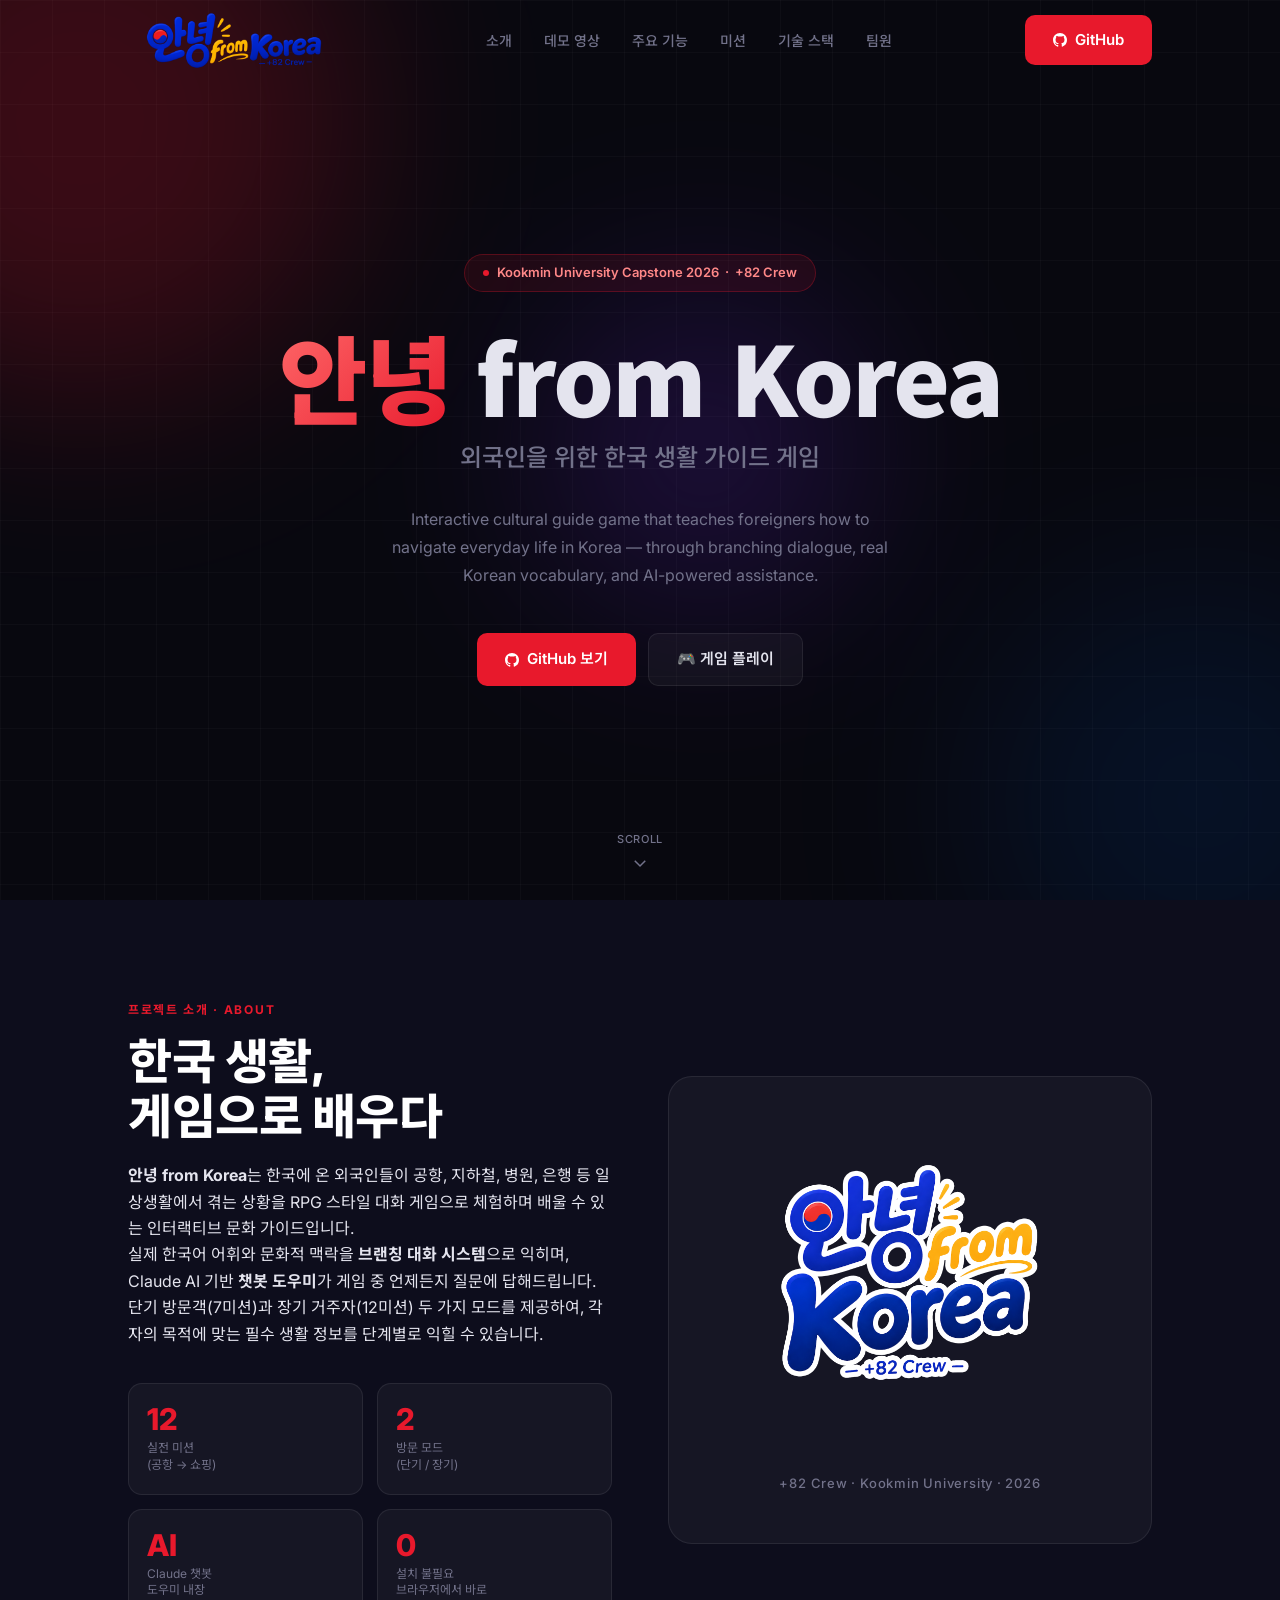
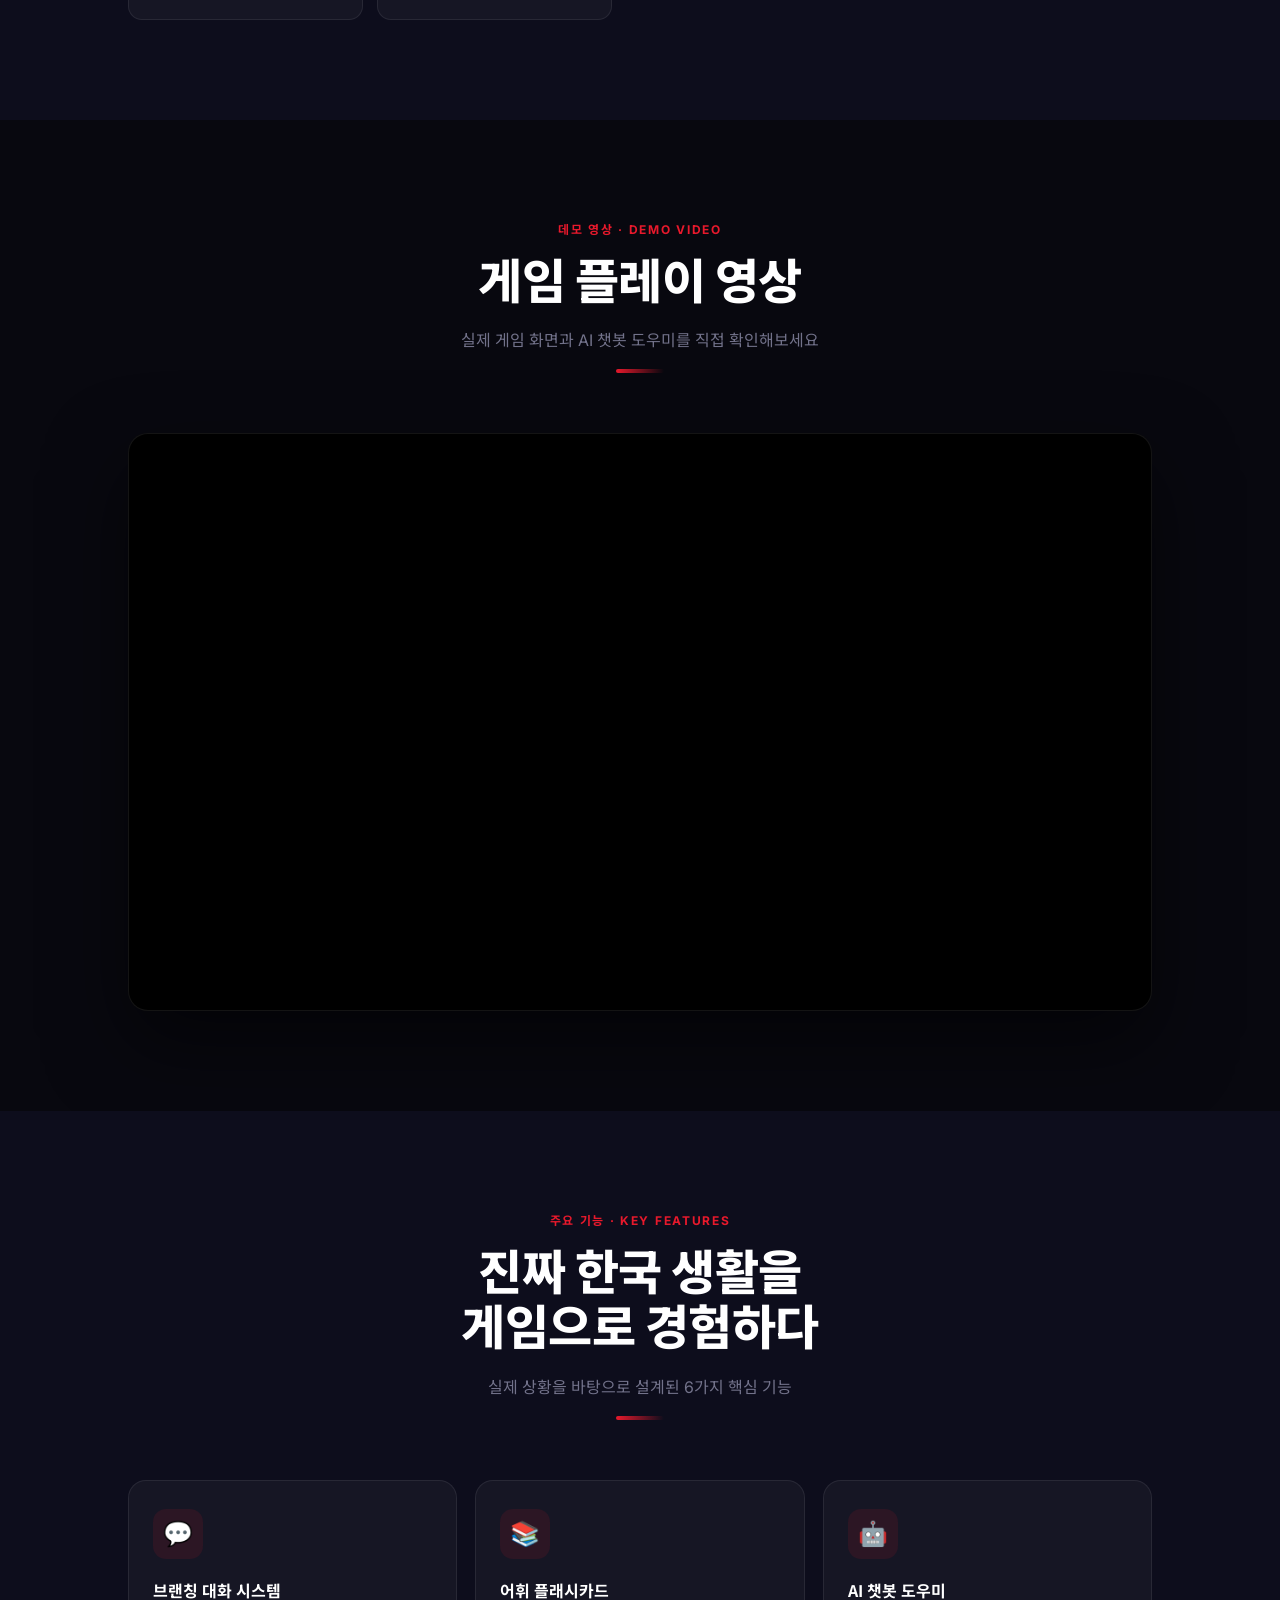
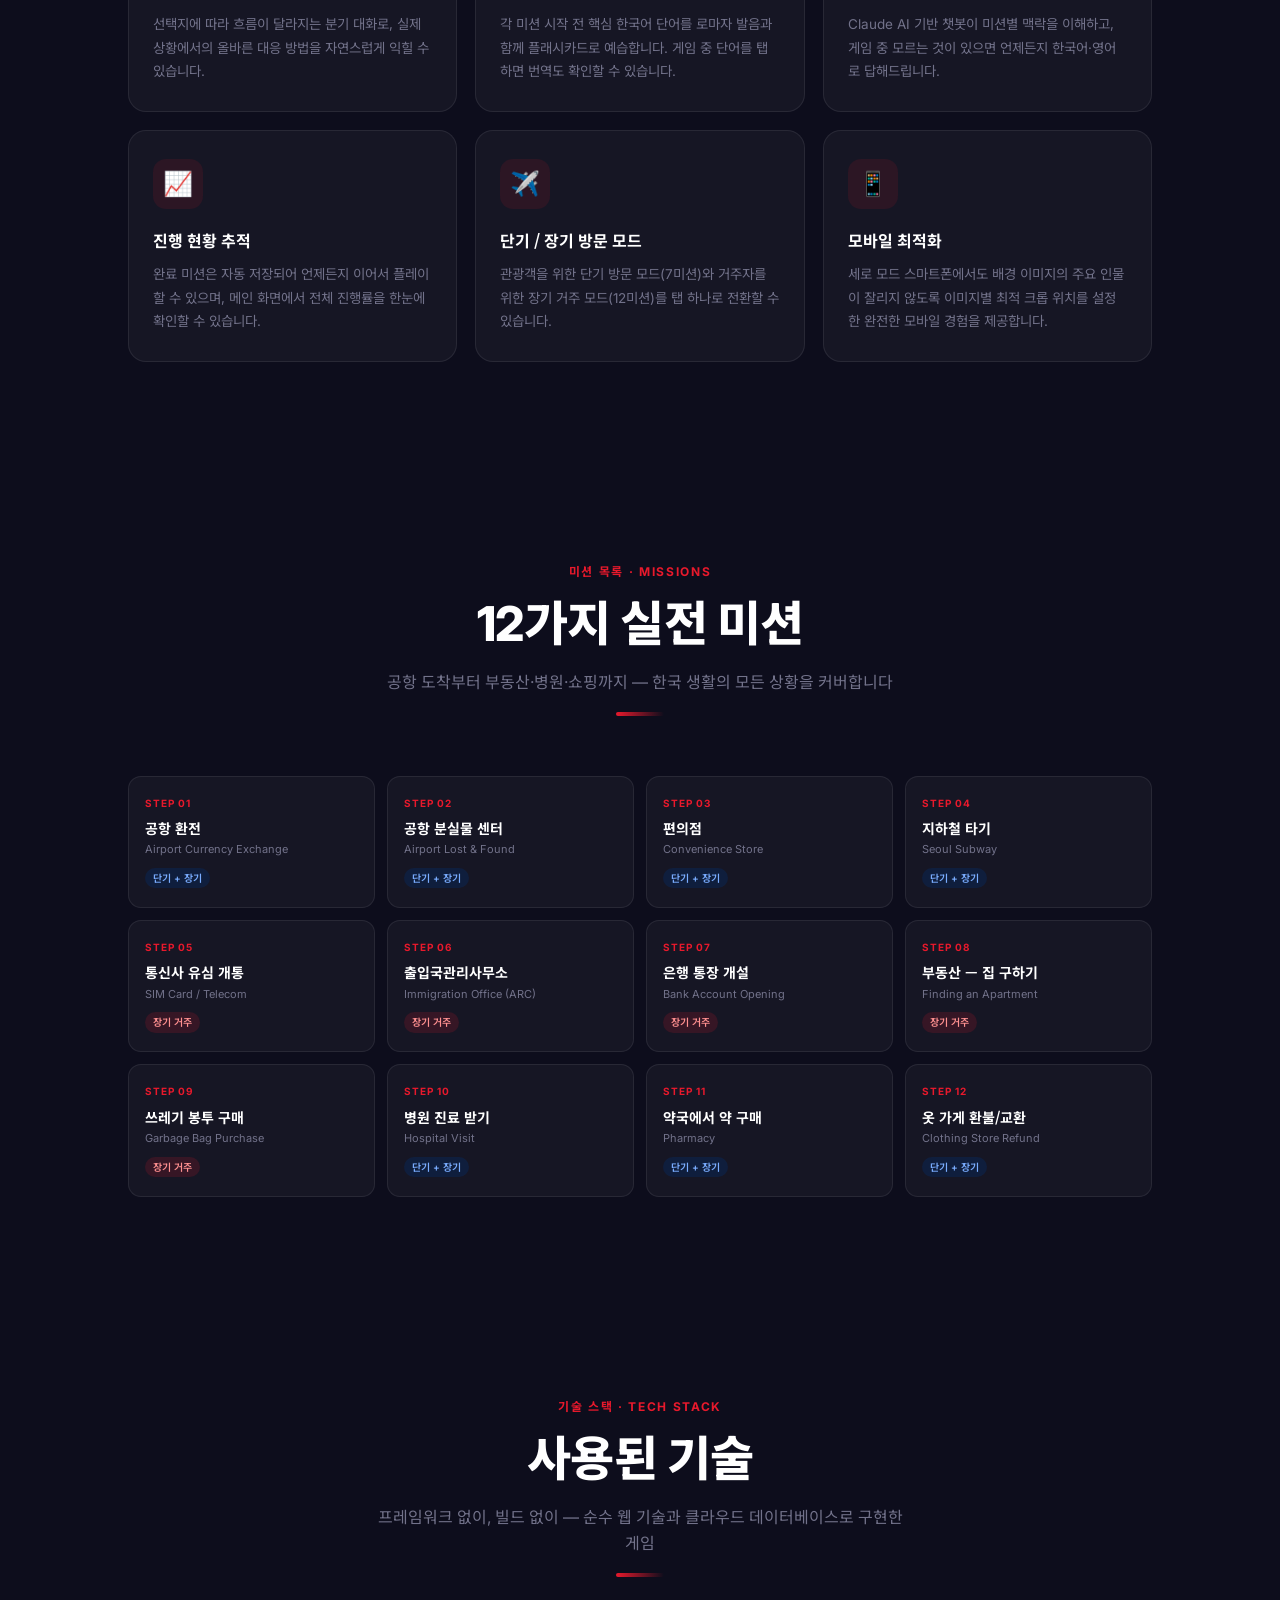
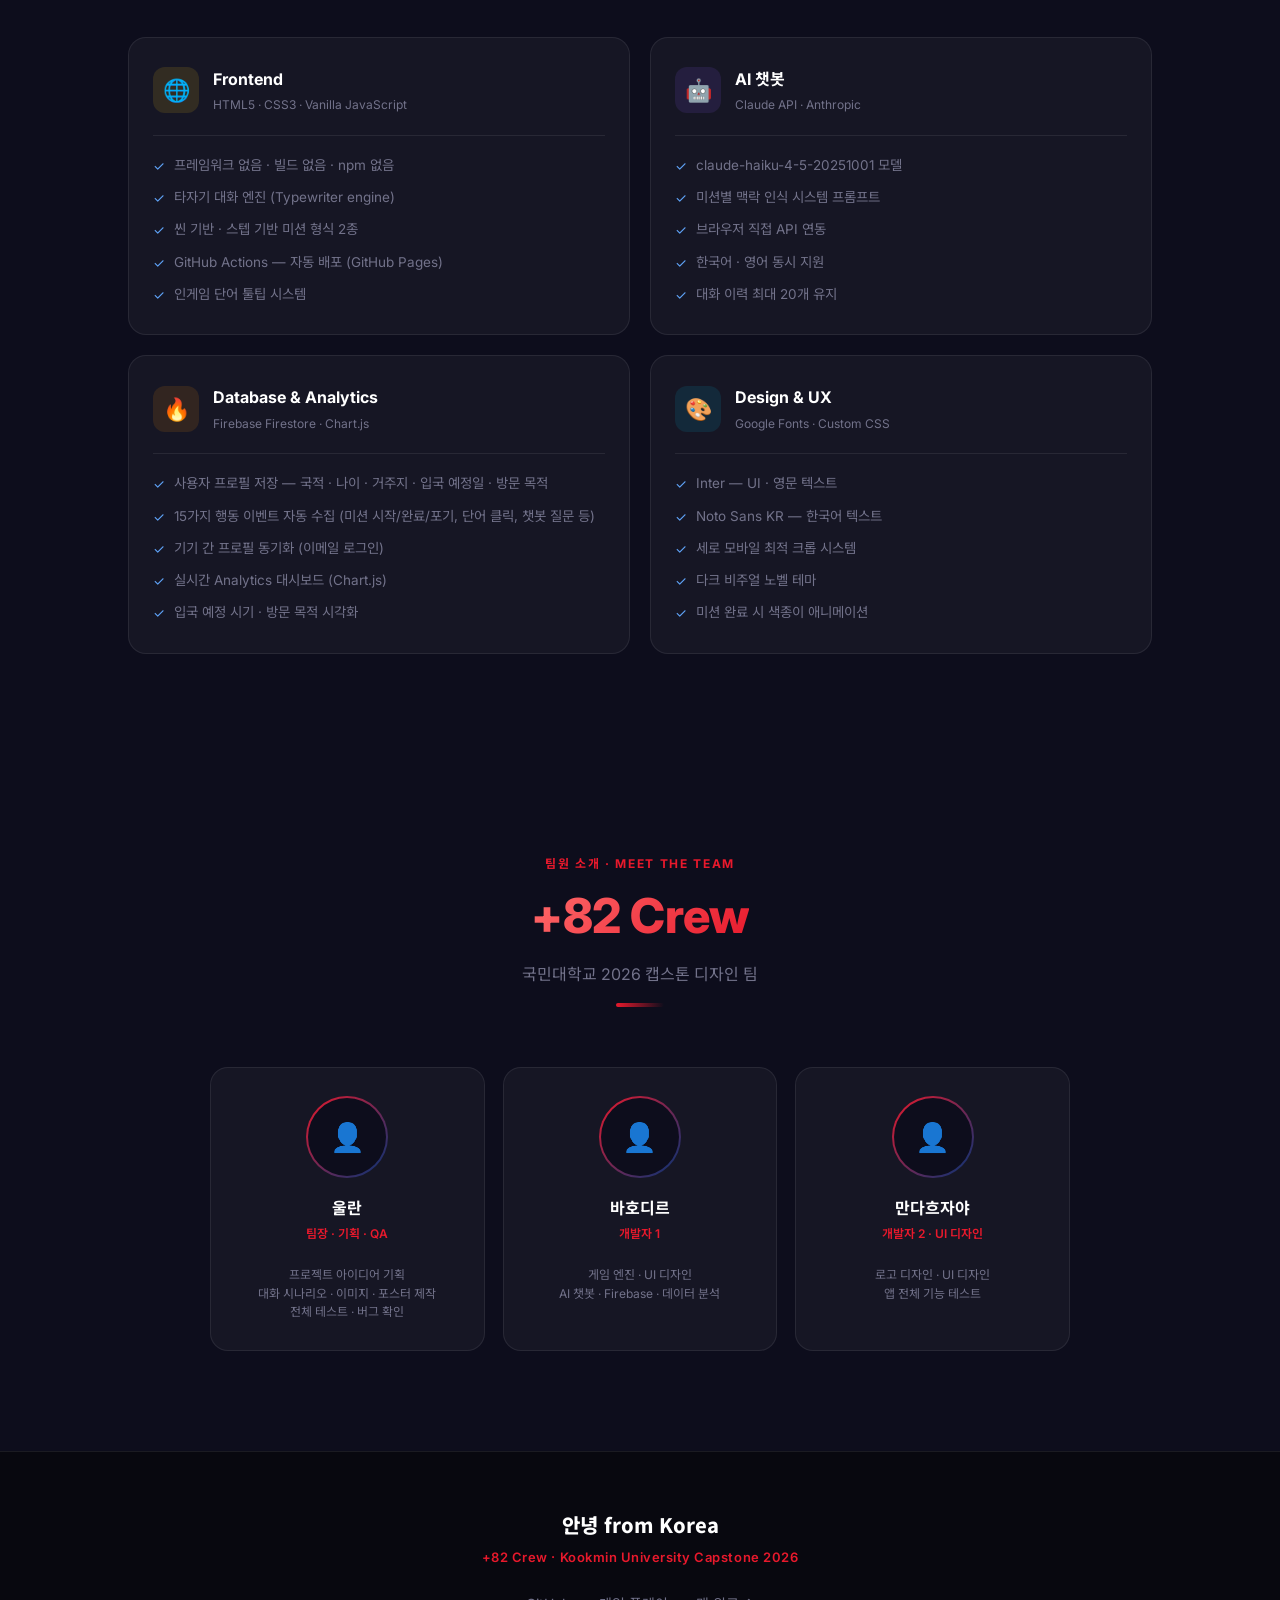
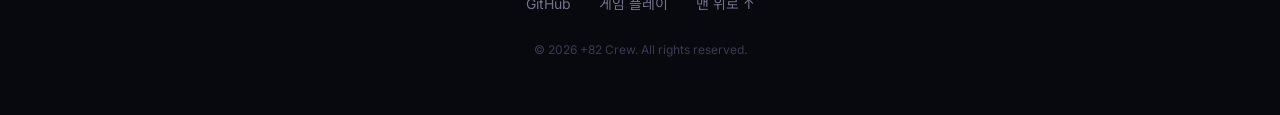
==== docs/index.html @ f688e190 "docs: switch back to YouTube iframe embed Co-Authored-By: Claude Sonnet 4.6 <noreply@anthropic.com>" ====
<!DOCTYPE html>
<html lang="ko">
<head>
<meta charset="UTF-8">
<meta name="viewport" content="width=device-width, initial-scale=1.0">
<meta name="description" content="안녕 from Korea — 외국인을 위한 한국 생활 가이드 게임 · Kookmin University Capstone 2026 · +82 Crew">
<title>안녕 from Korea · +82 Crew · Capstone 2026</title>
<link rel="icon" href="../logo/favicon.png" type="image/png">
<link rel="preconnect" href="https://fonts.googleapis.com">
<link href="https://fonts.googleapis.com/css2?family=Inter:wght@300;400;500;600;700;900&family=Noto+Sans+KR:wght@400;500;700;900&display=swap" rel="stylesheet">
<style>
/* ─── Reset & Root ─── */
*, *::before, *::after { box-sizing: border-box; margin: 0; padding: 0; }
:root {
  --red:    #E8192C;
  --blue:   #003478;
  --dark:   #08080F;
  --dark2:  #0D0D1C;
  --card:   rgba(255,255,255,0.04);
  --border: rgba(255,255,255,0.08);
  --text:   #E4E4EE;
  --muted:  #72728A;
}
html { scroll-behavior: smooth; }
body {
  font-family: 'Inter', 'Noto Sans KR', sans-serif;
  background: var(--dark);
  color: var(--text);
  min-height: 100vh;
  line-height: 1.65;
  overflow-x: hidden;
}

/* ─── Utility ─── */
.container { max-width: 1080px; margin: 0 auto; padding: 0 28px; }
.section { padding: 100px 0; position: relative; }
.section-eyebrow {
  font-size: 12px; font-weight: 700; letter-spacing: 0.14em;
  text-transform: uppercase; color: var(--red); margin-bottom: 14px;
}
.section-title {
  font-size: clamp(30px, 4.5vw, 48px); font-weight: 800;
  color: #fff; line-height: 1.15; margin-bottom: 18px;
  letter-spacing: -0.5px;
}
.section-sub { font-size: 16px; color: var(--muted); max-width: 540px; margin: 0 auto; }
.section-center { text-align: center; margin-bottom: 60px; }
.gradient-red {
  background: linear-gradient(135deg, #FF6B6B, var(--red));
  -webkit-background-clip: text; -webkit-text-fill-color: transparent;
  background-clip: text;
}

/* ─── Divider line ─── */
.section-line {
  width: 48px; height: 4px; border-radius: 2px;
  background: linear-gradient(90deg, var(--red), rgba(232,25,44,0));
  margin: 16px auto 0;
}

/* ─── Nav ─── */
header {
  position: fixed; top: 0; left: 0; right: 0; z-index: 100;
  transition: background 0.3s, box-shadow 0.3s;
}
header.scrolled {
  background: rgba(8,8,15,0.88);
  backdrop-filter: blur(24px) saturate(180%);
  -webkit-backdrop-filter: blur(24px) saturate(180%);
  box-shadow: 0 1px 0 var(--border);
}
nav {
  display: flex; align-items: center; justify-content: space-between;
  padding: 20px 28px; max-width: 1080px; margin: 0 auto;
}
.nav-logo { display: flex; align-items: center; gap: 10px; text-decoration: none; }
.nav-links { display: none; gap: 32px; list-style: none; }
@media (min-width: 768px) { .nav-links { display: flex; } }
.nav-links a {
  color: var(--muted); text-decoration: none; font-size: 14px; font-weight: 500;
  transition: color 0.2s;
}
.nav-links a:hover { color: #fff; }
.nav-cta {
  background: var(--red); color: #fff; border: none; border-radius: 9px;
  padding: 8px 18px; font-size: 13px; font-weight: 700; cursor: pointer;
  text-decoration: none; transition: opacity 0.2s, transform 0.2s;
  display: inline-flex; align-items: center; gap: 6px;
}
.nav-cta:hover { opacity: 0.88; transform: translateY(-1px); }

/* ─── Hero ─── */
#hero {
  min-height: 100vh;
  display: flex; align-items: center; justify-content: center;
  text-align: center; position: relative; overflow: hidden;
  padding: 100px 0 60px;
}
.hero-canvas {
  position: absolute; inset: 0; pointer-events: none; overflow: hidden;
}
.hero-grid {
  position: absolute; inset: 0;
  background-image:
    linear-gradient(rgba(255,255,255,0.025) 1px, transparent 1px),
    linear-gradient(90deg, rgba(255,255,255,0.025) 1px, transparent 1px);
  background-size: 52px 52px;
}
.blob {
  position: absolute; border-radius: 50%; filter: blur(100px); opacity: 0.22;
}
.blob-1 { width: 560px; height: 560px; background: var(--red);    top: -160px; left: -200px; animation: drift 9s ease-in-out infinite; }
.blob-2 { width: 440px; height: 440px; background: var(--blue);   bottom: -120px; right: -140px; animation: drift 11s ease-in-out infinite reverse; }
.blob-3 { width: 320px; height: 320px; background: #6D28D9; top: 50%; left: 55%; transform: translate(-50%,-50%); animation: drift 14s ease-in-out infinite 3s; }
@keyframes drift {
  0%,100% { transform: translate(0,0) scale(1); }
  33%      { transform: translate(30px,-20px) scale(1.05); }
  66%      { transform: translate(-20px,30px) scale(0.95); }
}
.hero-inner { position: relative; z-index: 1; }
.hero-badge {
  display: inline-flex; align-items: center; gap: 8px;
  background: rgba(232,25,44,0.10); border: 1px solid rgba(232,25,44,0.28);
  border-radius: 100px; padding: 7px 18px; font-size: 13px; font-weight: 600;
  color: #FF8888; margin-bottom: 36px;
  animation: fadeUp 0.7s ease both;
}
.badge-dot {
  width: 6px; height: 6px; background: var(--red); border-radius: 50%;
  animation: blink 2s ease-in-out infinite;
}
@keyframes blink {
  0%,100% { opacity: 1; transform: scale(1); }
  50%      { opacity: 0.4; transform: scale(0.75); }
}
.hero-title {
  font-size: clamp(54px, 10vw, 96px); font-weight: 900; line-height: 1;
  font-family: 'Noto Sans KR', 'Inter', sans-serif;
  letter-spacing: -2px; margin-bottom: 14px;
  animation: fadeUp 0.7s ease 0.1s both;
}
.hero-sub {
  font-size: clamp(17px, 2.5vw, 24px); font-weight: 500;
  color: var(--muted); margin-bottom: 28px;
  animation: fadeUp 0.7s ease 0.2s both;
}
.hero-desc {
  font-size: 16px; color: var(--muted); max-width: 500px;
  margin: 0 auto 44px; line-height: 1.75;
  animation: fadeUp 0.7s ease 0.3s both;
}
.hero-btns {
  display: flex; gap: 12px; justify-content: center; flex-wrap: wrap;
  animation: fadeUp 0.7s ease 0.4s both;
}
.btn {
  display: inline-flex; align-items: center; gap: 8px;
  padding: 13px 28px; border-radius: 10px; font-size: 15px; font-weight: 600;
  text-decoration: none; cursor: pointer; border: none; transition: all 0.2s;
}
.btn-red {
  background: var(--red); color: #fff;
}
.btn-red:hover { opacity: 0.88; transform: translateY(-2px); box-shadow: 0 10px 28px rgba(232,25,44,0.35); }
.btn-ghost {
  background: var(--card); color: var(--text);
  border: 1px solid var(--border); backdrop-filter: blur(10px);
}
.btn-ghost:hover { background: rgba(255,255,255,0.09); transform: translateY(-2px); }
.hero-scroll {
  position: absolute; bottom: 28px; left: 50%; transform: translateX(-50%);
  display: flex; flex-direction: column; align-items: center; gap: 6px;
  color: var(--muted); font-size: 11px; text-decoration: none; font-weight: 500;
  letter-spacing: 0.06em; text-transform: uppercase;
  animation: nudge 2s ease-in-out infinite;
}
@keyframes nudge {
  0%,100% { transform: translateX(-50%) translateY(0); }
  50%      { transform: translateX(-50%) translateY(-7px); }
}
@keyframes fadeUp {
  from { opacity: 0; transform: translateY(22px); }
  to   { opacity: 1; transform: translateY(0); }
}

/* ─── About ─── */
#about { background: var(--dark2); }
.about-grid { display: grid; grid-template-columns: 1fr 1fr; gap: 56px; align-items: center; }
@media (max-width: 768px) { .about-grid { grid-template-columns: 1fr; } }
.about-text p { color: var(--muted); line-height: 1.85; margin-bottom: 18px; font-size: 15px; }
.about-text p strong { color: var(--text); font-weight: 600; }
.stats-row { display: grid; grid-template-columns: 1fr 1fr; gap: 14px; margin-top: 36px; }
.stat-box {
  background: var(--card); border: 1px solid var(--border);
  border-radius: 14px; padding: 20px 18px;
}
.stat-num { font-size: 30px; font-weight: 800; color: var(--red); line-height: 1; }
.stat-label { font-size: 12px; color: var(--muted); margin-top: 6px; line-height: 1.4; }
.about-visual {
  background: var(--card); border: 1px solid var(--border);
  border-radius: 24px; padding: 48px 32px;
  display: flex; flex-direction: column; align-items: center;
  justify-content: center; gap: 8px; text-align: center;
}
@media (max-width: 768px) { .about-visual { display: none; } }
.visual-kr {
  font-size: 72px; font-weight: 900; line-height: 1;
  font-family: 'Noto Sans KR', sans-serif;
}
.visual-from { font-size: 28px; font-weight: 700; color: var(--muted); font-family: 'Inter', sans-serif; }
.visual-en { font-size: 36px; font-weight: 900; color: #fff; font-family: 'Inter', sans-serif; letter-spacing: -1px; }
.visual-team { font-size: 13px; color: var(--muted); margin-top: 20px; font-weight: 500; letter-spacing: 0.06em; }

/* ─── Features ─── */
.features-grid {
  display: grid; grid-template-columns: repeat(3, 1fr); gap: 18px;
}
@media (max-width: 900px) { .features-grid { grid-template-columns: repeat(2, 1fr); } }
@media (max-width: 560px) { .features-grid { grid-template-columns: 1fr; } }
.feat-card {
  background: var(--card); border: 1px solid var(--border);
  border-radius: 18px; padding: 28px 24px;
  transition: all 0.3s ease; position: relative; overflow: hidden;
}
.feat-card::after {
  content: ''; position: absolute; top: 0; left: 0; right: 0; height: 2px;
  background: linear-gradient(90deg, var(--red), transparent);
  transform: scaleX(0); transform-origin: left; transition: transform 0.4s ease;
}
.feat-card:hover { border-color: rgba(232,25,44,0.28); transform: translateY(-5px); box-shadow: 0 20px 40px rgba(0,0,0,0.3); }
.feat-card:hover::after { transform: scaleX(1); }
.feat-icon {
  width: 50px; height: 50px; border-radius: 13px;
  background: rgba(232,25,44,0.10); color: #FF8888;
  display: flex; align-items: center; justify-content: center;
  font-size: 24px; margin-bottom: 18px;
}
.feat-title { font-size: 16px; font-weight: 700; color: #fff; margin-bottom: 10px; font-family: 'Noto Sans KR', sans-serif; }
.feat-desc { font-size: 13.5px; color: var(--muted); line-height: 1.72; }

/* ─── Missions ─── */
#missions { background: var(--dark2); }
.missions-grid {
  display: grid; grid-template-columns: repeat(4, 1fr); gap: 12px;
}
@media (max-width: 900px) { .missions-grid { grid-template-columns: repeat(3, 1fr); } }
@media (max-width: 640px) { .missions-grid { grid-template-columns: repeat(2, 1fr); } }
.mission-tile {
  background: var(--card); border: 1px solid var(--border);
  border-radius: 13px; padding: 18px 16px;
  transition: all 0.25s;
}
.mission-tile:hover { border-color: rgba(232,25,44,0.3); background: rgba(232,25,44,0.05); transform: translateY(-3px); }
.m-step {
  font-size: 10px; font-weight: 700; letter-spacing: 0.1em;
  text-transform: uppercase; color: var(--red); margin-bottom: 8px;
}
.m-kr { font-size: 14px; font-weight: 700; color: #fff; font-family: 'Noto Sans KR', sans-serif; line-height: 1.3; }
.m-en { font-size: 11px; color: var(--muted); margin-top: 5px; line-height: 1.4; }
.m-badge {
  display: inline-block; font-size: 10px; font-weight: 600;
  padding: 2px 8px; border-radius: 100px; margin-top: 10px;
}
.m-both { background: rgba(0,52,120,0.3); color: #7AADFF; }
.m-long { background: rgba(232,25,44,0.15); color: #FF9090; }

/* ─── Tech Stack ─── */
.tech-grid { display: grid; grid-template-columns: repeat(2, 1fr); gap: 20px; }
@media (max-width: 768px) { .tech-grid { grid-template-columns: 1fr; } }
.tech-card {
  background: var(--card); border: 1px solid var(--border);
  border-radius: 18px; padding: 28px 24px; transition: all 0.3s;
}
.tech-card:hover { border-color: rgba(74,158,255,0.28); transform: translateY(-5px); }
.tech-header { display: flex; align-items: center; gap: 14px; margin-bottom: 20px; }
.tech-icon-box {
  width: 46px; height: 46px; border-radius: 12px;
  display: flex; align-items: center; justify-content: center; font-size: 22px;
  flex-shrink: 0;
}
.ti-front { background: rgba(250,204,21,0.12); }
.ti-ai    { background: rgba(139,92,246,0.12); }
.ti-ui    { background: rgba(6,182,212,0.12); }
.ti-db    { background: rgba(255,149,0,0.12); }
.tech-name  { font-size: 16px; font-weight: 700; color: #fff; }
.tech-sub   { font-size: 12px; color: var(--muted); margin-top: 3px; }
.tech-hr    { height: 1px; background: var(--border); margin: 4px 0 18px; }
.tech-list  { list-style: none; display: flex; flex-direction: column; gap: 9px; }
.tech-list li { display: flex; align-items: flex-start; gap: 9px; font-size: 13.5px; color: var(--muted); }
.tech-check { color: #60A5FA; flex-shrink: 0; margin-top: 1px; }

/* ─── Team ─── */
#team { background: var(--dark2); }
.team-grid {
  display: grid; grid-template-columns: repeat(3, 1fr); gap: 18px;
  max-width: 860px; margin: 0 auto;
}
@media (max-width: 700px) { .team-grid { grid-template-columns: 1fr; } }
.team-card {
  background: var(--card); border: 1px solid var(--border);
  border-radius: 18px; padding: 28px 20px;
  display: flex; flex-direction: column; align-items: center; text-align: center;
  transition: all 0.3s; position: relative; overflow: hidden;
}
.team-card:hover { border-color: rgba(232,25,44,0.28); transform: translateY(-5px); box-shadow: 0 20px 40px rgba(0,0,0,0.3); }
.team-card::before {
  content: ''; position: absolute; top: 0; left: 0; right: 0; height: 3px;
  background: linear-gradient(90deg, var(--red), var(--blue));
  transform: scaleX(0); transform-origin: left; transition: transform 0.4s;
}
.team-card:hover::before { transform: scaleX(1); }
.avatar-ring {
  width: 82px; height: 82px; border-radius: 50%;
  padding: 2px; margin-bottom: 16px;
  background: linear-gradient(135deg, var(--red), var(--blue));
}
.avatar-inner {
  width: 100%; height: 100%; border-radius: 50%;
  overflow: hidden; background: var(--dark2);
  display: flex; align-items: center; justify-content: center;
  font-size: 28px;
}
.avatar-inner img { width: 100%; height: 100%; object-fit: cover; }
.team-name  { font-size: 16px; font-weight: 700; color: #fff; margin-bottom: 4px; font-family: 'Noto Sans KR', sans-serif; }
.team-role  { font-size: 12px; color: var(--red); font-weight: 600; margin-bottom: 12px; }
.team-gh {
  font-size: 12px; color: var(--muted); text-decoration: none;
  display: inline-flex; align-items: center; gap: 4px; transition: color 0.2s;
}
.team-gh:hover { color: #fff; }
.team-desc { font-size: 12px; color: var(--muted); margin-top: 10px; line-height: 1.55; }
.team-note { text-align: center; margin-top: 20px; font-size: 12px; color: var(--muted); }

/* ─── Footer ─── */
footer {
  background: var(--dark); border-top: 1px solid var(--border);
  padding: 56px 28px; text-align: center;
}
.footer-logo { font-size: 20px; font-weight: 800; color: #fff; font-family: 'Noto Sans KR', sans-serif; margin-bottom: 6px; }
.footer-team { font-size: 13px; color: var(--red); font-weight: 600; margin-bottom: 24px; letter-spacing: 0.04em; }
.footer-links { display: flex; gap: 28px; justify-content: center; margin-bottom: 24px; flex-wrap: wrap; }
.footer-links a { color: var(--muted); text-decoration: none; font-size: 14px; transition: color 0.2s; }
.footer-links a:hover { color: #fff; }
.footer-copy { font-size: 12px; color: #3A3A52; }

/* ─── Scroll animations ─── */
.fade-up { opacity: 0; transform: translateY(28px); transition: opacity 0.55s ease, transform 0.55s ease; }
.fade-up.show { opacity: 1; transform: translateY(0); }

/* ─── Demo Video ─── */
#demo { background: var(--dark); }
.video-wrapper {
  position: relative; width: 100%; padding-bottom: 56.25%;
  border-radius: 20px; overflow: hidden;
  border: 1px solid var(--border);
  box-shadow: 0 32px 80px rgba(0,0,0,0.55);
  background: #000;
}
.video-wrapper iframe {
  position: absolute; top: 0; left: 0;
  width: 100%; height: 100%; border: none;
}

/* ─── GitHub icon SVG ─── */
.gh-icon { width: 14px; height: 14px; fill: currentColor; flex-shrink: 0; }
</style>
</head>
<body>

<!-- ══════════════════ NAV ══════════════════ -->
<header id="hdr">
  <nav class="container">
    <a href="#hero" class="nav-logo">
      <img src="../images/logo_v2l.png" alt="안녕 from Korea" style="height:80px; width:auto; object-fit:contain;">
    </a>
    <ul class="nav-links">
      <li><a href="#about">소개</a></li>
      <li><a href="#demo">데모 영상</a></li>
      <li><a href="#features">주요 기능</a></li>
      <li><a href="#missions">미션</a></li>
      <li><a href="#tech">기술 스택</a></li>
      <li><a href="#team">팀원</a></li>
    </ul>
    <a href="https://github.com/kookmin-sw/2026-capstone-82" target="_blank" rel="noopener" class="btn btn-red nav-cta">
      <svg class="gh-icon" viewBox="0 0 24 24"><path d="M12 0C5.37 0 0 5.37 0 12c0 5.31 3.435 9.795 8.205 11.385.6.105.825-.255.825-.57 0-.285-.015-1.23-.015-2.235-3.015.555-3.795-.735-4.035-1.41-.135-.345-.72-1.41-1.23-1.695-.42-.225-1.02-.78-.015-.795.945-.015 1.62.87 1.845 1.23 1.08 1.815 2.805 1.305 3.495.99.105-.78.42-1.305.765-1.605-2.67-.3-5.46-1.335-5.46-5.925 0-1.305.465-2.385 1.23-3.225-.12-.3-.54-1.53.12-3.18 0 0 1.005-.315 3.3 1.23.96-.27 1.98-.405 3-.405s2.04.135 3 .405c2.295-1.56 3.3-1.23 3.3-1.23.66 1.65.24 2.88.12 3.18.765.84 1.23 1.905 1.23 3.225 0 4.605-2.805 5.625-5.475 5.925.435.375.81 1.095.81 2.22 0 1.605-.015 2.895-.015 3.3 0 .315.225.69.825.57A12.02 12.02 0 0024 12c0-6.63-5.37-12-12-12z"/></svg>
      GitHub
    </a>
  </nav>
</header>

<!-- ══════════════════ HERO ══════════════════ -->
<section id="hero">
  <div class="hero-canvas">
    <div class="hero-grid"></div>
    <div class="blob blob-1"></div>
    <div class="blob blob-2"></div>
    <div class="blob blob-3"></div>
  </div>
  <div class="container hero-inner">
    <div class="hero-badge">
      <div class="badge-dot"></div>
      Kookmin University Capstone 2026 &nbsp;·&nbsp; +82 Crew
    </div>
    <h1 class="hero-title">
      <span class="gradient-red">안녕</span> from Korea
    </h1>
    <p class="hero-sub">외국인을 위한 한국 생활 가이드 게임</p>
    <p class="hero-desc">
      Interactive cultural guide game that teaches foreigners how to navigate everyday life in Korea — through branching dialogue, real Korean vocabulary, and AI-powered assistance.
    </p>
    <div class="hero-btns">
      <a href="https://github.com/kookmin-sw/2026-capstone-82" target="_blank" rel="noopener" class="btn btn-red">
        <svg class="gh-icon" viewBox="0 0 24 24"><path d="M12 0C5.37 0 0 5.37 0 12c0 5.31 3.435 9.795 8.205 11.385.6.105.825-.255.825-.57 0-.285-.015-1.23-.015-2.235-3.015.555-3.795-.735-4.035-1.41-.135-.345-.72-1.41-1.23-1.695-.42-.225-1.02-.78-.015-.795.945-.015 1.62.87 1.845 1.23 1.08 1.815 2.805 1.305 3.495.99.105-.78.42-1.305.765-1.605-2.67-.3-5.46-1.335-5.46-5.925 0-1.305.465-2.385 1.23-3.225-.12-.3-.54-1.53.12-3.18 0 0 1.005-.315 3.3 1.23.96-.27 1.98-.405 3-.405s2.04.135 3 .405c2.295-1.56 3.3-1.23 3.3-1.23.66 1.65.24 2.88.12 3.18.765.84 1.23 1.905 1.23 3.225 0 4.605-2.805 5.625-5.475 5.925.435.375.81 1.095.81 2.22 0 1.605-.015 2.895-.015 3.3 0 .315.225.69.825.57A12.02 12.02 0 0024 12c0-6.63-5.37-12-12-12z"/></svg>
        GitHub 보기
      </a>
      <a href="../index.html" class="btn btn-ghost">🎮 게임 플레이</a>
    </div>
  </div>
  <a href="#about" class="hero-scroll">
    scroll
    <svg width="18" height="18" fill="none" stroke="currentColor" stroke-width="2" viewBox="0 0 24 24"><path d="M19 9l-7 7-7-7"/></svg>
  </a>
</section>

<!-- ══════════════════ ABOUT ══════════════════ -->
<section id="about" class="section">
  <div class="container">
    <div class="about-grid">
      <div class="fade-up">
        <div class="section-eyebrow">프로젝트 소개 · About</div>
        <h2 class="section-title">한국 생활,<br>게임으로 배우다</h2>
        <p>
          <strong>안녕 from Korea</strong>는 한국에 온 외국인들이 공항, 지하철, 병원, 은행 등 일상생활에서 겪는 상황을 RPG 스타일 대화 게임으로 체험하며 배울 수 있는 인터랙티브 문화 가이드입니다.
        </p>
        <p>
          실제 한국어 어휘와 문화적 맥락을 <strong>브랜칭 대화 시스템</strong>으로 익히며, Claude AI 기반 <strong>챗봇 도우미</strong>가 게임 중 언제든지 질문에 답해드립니다.
        </p>
        <p>
          단기 방문객(7미션)과 장기 거주자(12미션) 두 가지 모드를 제공하여, 각자의 목적에 맞는 필수 생활 정보를 단계별로 익힐 수 있습니다.
        </p>
        <div class="stats-row">
          <div class="stat-box">
            <div class="stat-num">12</div>
            <div class="stat-label">실전 미션<br>(공항 → 쇼핑)</div>
          </div>
          <div class="stat-box">
            <div class="stat-num">2</div>
            <div class="stat-label">방문 모드<br>(단기 / 장기)</div>
          </div>
          <div class="stat-box">
            <div class="stat-num">AI</div>
            <div class="stat-label">Claude 챗봇<br>도우미 내장</div>
          </div>
          <div class="stat-box">
            <div class="stat-num">0</div>
            <div class="stat-label">설치 불필요<br>브라우저에서 바로</div>
          </div>
        </div>
      </div>
      <div class="about-visual fade-up" style="transition-delay:0.15s">
        <img src="../images/logo_v2_white.png" alt="안녕 from Korea" style="width:100%; max-width:320px; height:auto; object-fit:contain;">
        <div class="visual-team">+82 Crew · Kookmin University · 2026</div>
      </div>
    </div>
  </div>
</section>

<!-- ══════════════════ DEMO VIDEO ══════════════════ -->
<section id="demo" class="section">
  <div class="container">
    <div class="section-center fade-up">
      <div class="section-eyebrow">데모 영상 · Demo Video</div>
      <h2 class="section-title">게임 플레이 영상</h2>
      <p class="section-sub">실제 게임 화면과 AI 챗봇 도우미를 직접 확인해보세요</p>
      <div class="section-line"></div>
    </div>
    <div class="fade-up" style="transition-delay:0.1s">
      <div class="video-wrapper">
        <iframe
          src="https://www.youtube.com/embed/zDfqorRugog"
          title="안녕 from Korea — Demo"
          allow="accelerometer; autoplay; clipboard-write; encrypted-media; gyroscope; picture-in-picture; web-share"
          allowfullscreen>
        </iframe>
      </div>
    </div>
  </div>
</section>

<!-- ══════════════════ FEATURES ══════════════════ -->
<section id="features" class="section" style="background:var(--dark2)">
  <div class="container">
    <div class="section-center fade-up">
      <div class="section-eyebrow">주요 기능 · Key Features</div>
      <h2 class="section-title">진짜 한국 생활을<br>게임으로 경험하다</h2>
      <p class="section-sub">실제 상황을 바탕으로 설계된 6가지 핵심 기능</p>
      <div class="section-line"></div>
    </div>
    <div class="features-grid">
      <div class="feat-card fade-up">
        <div class="feat-icon">💬</div>
        <div class="feat-title">브랜칭 대화 시스템</div>
        <div class="feat-desc">선택지에 따라 흐름이 달라지는 분기 대화로, 실제 상황에서의 올바른 대응 방법을 자연스럽게 익힐 수 있습니다.</div>
      </div>
      <div class="feat-card fade-up" style="transition-delay:0.08s">
        <div class="feat-icon">📚</div>
        <div class="feat-title">어휘 플래시카드</div>
        <div class="feat-desc">각 미션 시작 전 핵심 한국어 단어를 로마자 발음과 함께 플래시카드로 예습합니다. 게임 중 단어를 탭하면 번역도 확인할 수 있습니다.</div>
      </div>
      <div class="feat-card fade-up" style="transition-delay:0.16s">
        <div class="feat-icon">🤖</div>
        <div class="feat-title">AI 챗봇 도우미</div>
        <div class="feat-desc">Claude AI 기반 챗봇이 미션별 맥락을 이해하고, 게임 중 모르는 것이 있으면 언제든지 한국어·영어로 답해드립니다.</div>
      </div>
      <div class="feat-card fade-up" style="transition-delay:0.04s">
        <div class="feat-icon">📈</div>
        <div class="feat-title">진행 현황 추적</div>
        <div class="feat-desc">완료 미션은 자동 저장되어 언제든지 이어서 플레이할 수 있으며, 메인 화면에서 전체 진행률을 한눈에 확인할 수 있습니다.</div>
      </div>
      <div class="feat-card fade-up" style="transition-delay:0.12s">
        <div class="feat-icon">✈️</div>
        <div class="feat-title">단기 / 장기 방문 모드</div>
        <div class="feat-desc">관광객을 위한 단기 방문 모드(7미션)와 거주자를 위한 장기 거주 모드(12미션)를 탭 하나로 전환할 수 있습니다.</div>
      </div>
      <div class="feat-card fade-up" style="transition-delay:0.20s">
        <div class="feat-icon">📱</div>
        <div class="feat-title">모바일 최적화</div>
        <div class="feat-desc">세로 모드 스마트폰에서도 배경 이미지의 주요 인물이 잘리지 않도록 이미지별 최적 크롭 위치를 설정한 완전한 모바일 경험을 제공합니다.</div>
      </div>
    </div>
  </div>
</section>

<!-- ══════════════════ MISSIONS ══════════════════ -->
<section id="missions" class="section">
  <div class="container">
    <div class="section-center fade-up">
      <div class="section-eyebrow">미션 목록 · Missions</div>
      <h2 class="section-title">12가지 실전 미션</h2>
      <p class="section-sub">공항 도착부터 부동산·병원·쇼핑까지 — 한국 생활의 모든 상황을 커버합니다</p>
      <div class="section-line"></div>
    </div>
    <div class="missions-grid fade-up">
      <div class="mission-tile">
        <div class="m-step">Step 01</div>
        <div class="m-kr">공항 환전</div>
        <div class="m-en">Airport Currency Exchange</div>
        <span class="m-badge m-both">단기 + 장기</span>
      </div>
      <div class="mission-tile">
        <div class="m-step">Step 02</div>
        <div class="m-kr">공항 분실물 센터</div>
        <div class="m-en">Airport Lost & Found</div>
        <span class="m-badge m-both">단기 + 장기</span>
      </div>
      <div class="mission-tile">
        <div class="m-step">Step 03</div>
        <div class="m-kr">편의점</div>
        <div class="m-en">Convenience Store</div>
        <span class="m-badge m-both">단기 + 장기</span>
      </div>
      <div class="mission-tile">
        <div class="m-step">Step 04</div>
        <div class="m-kr">지하철 타기</div>
        <div class="m-en">Seoul Subway</div>
        <span class="m-badge m-both">단기 + 장기</span>
      </div>
      <div class="mission-tile">
        <div class="m-step">Step 05</div>
        <div class="m-kr">통신사 유심 개통</div>
        <div class="m-en">SIM Card / Telecom</div>
        <span class="m-badge m-long">장기 거주</span>
      </div>
      <div class="mission-tile">
        <div class="m-step">Step 06</div>
        <div class="m-kr">출입국관리사무소</div>
        <div class="m-en">Immigration Office (ARC)</div>
        <span class="m-badge m-long">장기 거주</span>
      </div>
      <div class="mission-tile">
        <div class="m-step">Step 07</div>
        <div class="m-kr">은행 통장 개설</div>
        <div class="m-en">Bank Account Opening</div>
        <span class="m-badge m-long">장기 거주</span>
      </div>
      <div class="mission-tile">
        <div class="m-step">Step 08</div>
        <div class="m-kr">부동산 — 집 구하기</div>
        <div class="m-en">Finding an Apartment</div>
        <span class="m-badge m-long">장기 거주</span>
      </div>
      <div class="mission-tile">
        <div class="m-step">Step 09</div>
        <div class="m-kr">쓰레기 봉투 구매</div>
        <div class="m-en">Garbage Bag Purchase</div>
        <span class="m-badge m-long">장기 거주</span>
      </div>
      <div class="mission-tile">
        <div class="m-step">Step 10</div>
        <div class="m-kr">병원 진료 받기</div>
        <div class="m-en">Hospital Visit</div>
        <span class="m-badge m-both">단기 + 장기</span>
      </div>
      <div class="mission-tile">
        <div class="m-step">Step 11</div>
        <div class="m-kr">약국에서 약 구매</div>
        <div class="m-en">Pharmacy</div>
        <span class="m-badge m-both">단기 + 장기</span>
      </div>
      <div class="mission-tile">
        <div class="m-step">Step 12</div>
        <div class="m-kr">옷 가게 환불/교환</div>
        <div class="m-en">Clothing Store Refund</div>
        <span class="m-badge m-both">단기 + 장기</span>
      </div>
    </div>
  </div>
</section>

<!-- ══════════════════ TECH STACK ══════════════════ -->
<section id="tech" class="section" style="background:var(--dark2)">
  <div class="container">
    <div class="section-center fade-up">
      <div class="section-eyebrow">기술 스택 · Tech Stack</div>
      <h2 class="section-title">사용된 기술</h2>
      <p class="section-sub">프레임워크 없이, 빌드 없이 — 순수 웹 기술과 클라우드 데이터베이스로 구현한 게임</p>
      <div class="section-line"></div>
    </div>
    <div class="tech-grid fade-up">
      <div class="tech-card">
        <div class="tech-header">
          <div class="tech-icon-box ti-front">🌐</div>
          <div>
            <div class="tech-name">Frontend</div>
            <div class="tech-sub">HTML5 · CSS3 · Vanilla JavaScript</div>
          </div>
        </div>
        <div class="tech-hr"></div>
        <ul class="tech-list">
          <li><span class="tech-check">✓</span>프레임워크 없음 · 빌드 없음 · npm 없음</li>
          <li><span class="tech-check">✓</span>타자기 대화 엔진 (Typewriter engine)</li>
          <li><span class="tech-check">✓</span>씬 기반 · 스텝 기반 미션 형식 2종</li>
          <li><span class="tech-check">✓</span>GitHub Actions — 자동 배포 (GitHub Pages)</li>
          <li><span class="tech-check">✓</span>인게임 단어 툴팁 시스템</li>
        </ul>
      </div>
      <div class="tech-card">
        <div class="tech-header">
          <div class="tech-icon-box ti-ai">🤖</div>
          <div>
            <div class="tech-name">AI 챗봇</div>
            <div class="tech-sub">Claude API · Anthropic</div>
          </div>
        </div>
        <div class="tech-hr"></div>
        <ul class="tech-list">
          <li><span class="tech-check">✓</span>claude-haiku-4-5-20251001 모델</li>
          <li><span class="tech-check">✓</span>미션별 맥락 인식 시스템 프롬프트</li>
          <li><span class="tech-check">✓</span>브라우저 직접 API 연동</li>
          <li><span class="tech-check">✓</span>한국어 · 영어 동시 지원</li>
          <li><span class="tech-check">✓</span>대화 이력 최대 20개 유지</li>
        </ul>
      </div>
      <div class="tech-card">
        <div class="tech-header">
          <div class="tech-icon-box ti-db">🔥</div>
          <div>
            <div class="tech-name">Database &amp; Analytics</div>
            <div class="tech-sub">Firebase Firestore · Chart.js</div>
          </div>
        </div>
        <div class="tech-hr"></div>
        <ul class="tech-list">
          <li><span class="tech-check">✓</span>사용자 프로필 저장 — 국적 · 나이 · 거주지 · 입국 예정일 · 방문 목적</li>
          <li><span class="tech-check">✓</span>15가지 행동 이벤트 자동 수집 (미션 시작/완료/포기, 단어 클릭, 챗봇 질문 등)</li>
          <li><span class="tech-check">✓</span>기기 간 프로필 동기화 (이메일 로그인)</li>
          <li><span class="tech-check">✓</span>실시간 Analytics 대시보드 (Chart.js)</li>
          <li><span class="tech-check">✓</span>입국 예정 시기 · 방문 목적 시각화</li>
        </ul>
      </div>
      <div class="tech-card">
        <div class="tech-header">
          <div class="tech-icon-box ti-ui">🎨</div>
          <div>
            <div class="tech-name">Design &amp; UX</div>
            <div class="tech-sub">Google Fonts · Custom CSS</div>
          </div>
        </div>
        <div class="tech-hr"></div>
        <ul class="tech-list">
          <li><span class="tech-check">✓</span>Inter — UI · 영문 텍스트</li>
          <li><span class="tech-check">✓</span>Noto Sans KR — 한국어 텍스트</li>
          <li><span class="tech-check">✓</span>세로 모바일 최적 크롭 시스템</li>
          <li><span class="tech-check">✓</span>다크 비주얼 노벨 테마</li>
          <li><span class="tech-check">✓</span>미션 완료 시 색종이 애니메이션</li>
        </ul>
      </div>
    </div>
  </div>
</section>

<!-- ══════════════════ TEAM ══════════════════ -->
<section id="team" class="section">
  <div class="container">
    <div class="section-center fade-up">
      <div class="section-eyebrow">팀원 소개 · Meet the Team</div>
      <h2 class="section-title"><span class="gradient-red">+82 Crew</span></h2>
      <p class="section-sub">국민대학교 2026 캡스톤 디자인 팀</p>
      <div class="section-line"></div>
    </div>
    <div class="team-grid fade-up">
      <div class="team-card">
        <div class="avatar-ring">
          <div class="avatar-inner">👤</div>
        </div>
        <div class="team-name">울란</div>
        <div class="team-role">팀장 · 기획 · QA</div>
        <div class="team-desc">프로젝트 아이디어 기획<br>대화 시나리오 · 이미지 · 포스터 제작<br>전체 테스트 · 버그 확인</div>
      </div>
      <div class="team-card">
        <div class="avatar-ring">
          <div class="avatar-inner">
            <img src="https://github.com/yovvbosarovv.png" alt="개발자 1" onerror="this.style.display='none';this.parentElement.innerHTML='👤'">
          </div>
        </div>
        <div class="team-name">바호디르</div>
        <div class="team-role">개발자 1</div>
        <div class="team-desc">게임 엔진 · UI 디자인<br>AI 챗봇 · Firebase · 데이터 분석</div>
      </div>
      <div class="team-card">
        <div class="avatar-ring">
          <div class="avatar-inner">👤</div>
        </div>
        <div class="team-name">만다흐자야</div>
        <div class="team-role">개발자 2 · UI 디자인</div>
        <div class="team-desc">로고 디자인 · UI 디자인<br>앱 전체 기능 테스트</div>
      </div>
    </div>
  </div>
</section>

<!-- ══════════════════ FOOTER ══════════════════ -->
<footer>
  <div class="footer-logo">안녕 from Korea</div>
  <div class="footer-team">+82 Crew · Kookmin University Capstone 2026</div>
  <div class="footer-links">
    <a href="https://github.com/kookmin-sw/2026-capstone-82" target="_blank" rel="noopener">GitHub</a>
    <a href="../index.html">게임 플레이</a>
    <a href="#hero">맨 위로 ↑</a>
  </div>
  <div class="footer-copy">&copy; 2026 +82 Crew. All rights reserved.</div>
</footer>

<script>
// Nav scroll → glass
const hdr = document.getElementById('hdr');
window.addEventListener('scroll', () => {
  hdr.classList.toggle('scrolled', window.scrollY > 56);
}, { passive: true });

// Scroll animations (IntersectionObserver)
const io = new IntersectionObserver((entries) => {
  entries.forEach((entry, i) => {
    if (entry.isIntersecting) {
      const delay = entry.target.style.transitionDelay || 0;
      entry.target.classList.add('show');
    }
  });
}, { threshold: 0.08, rootMargin: '0px 0px -40px 0px' });

document.querySelectorAll('.fade-up').forEach(el => io.observe(el));
</script>
</body>
</html>
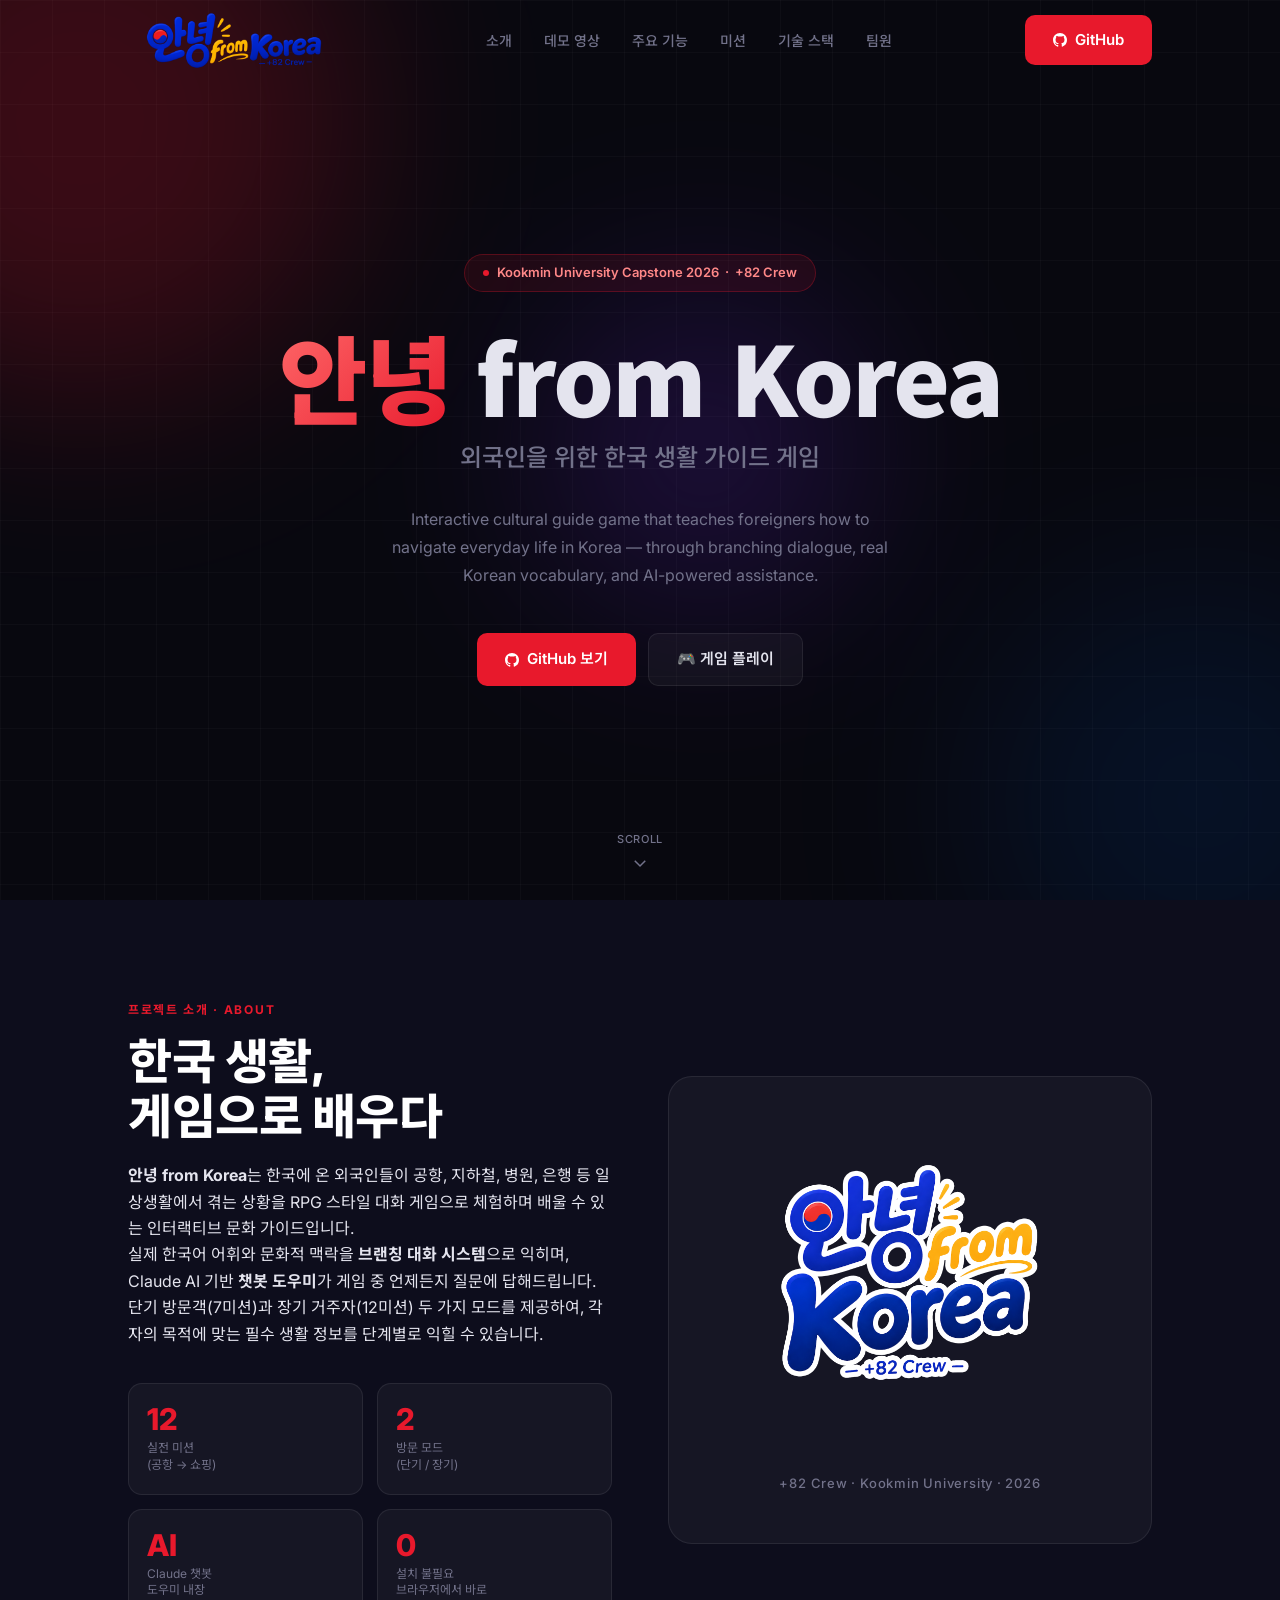
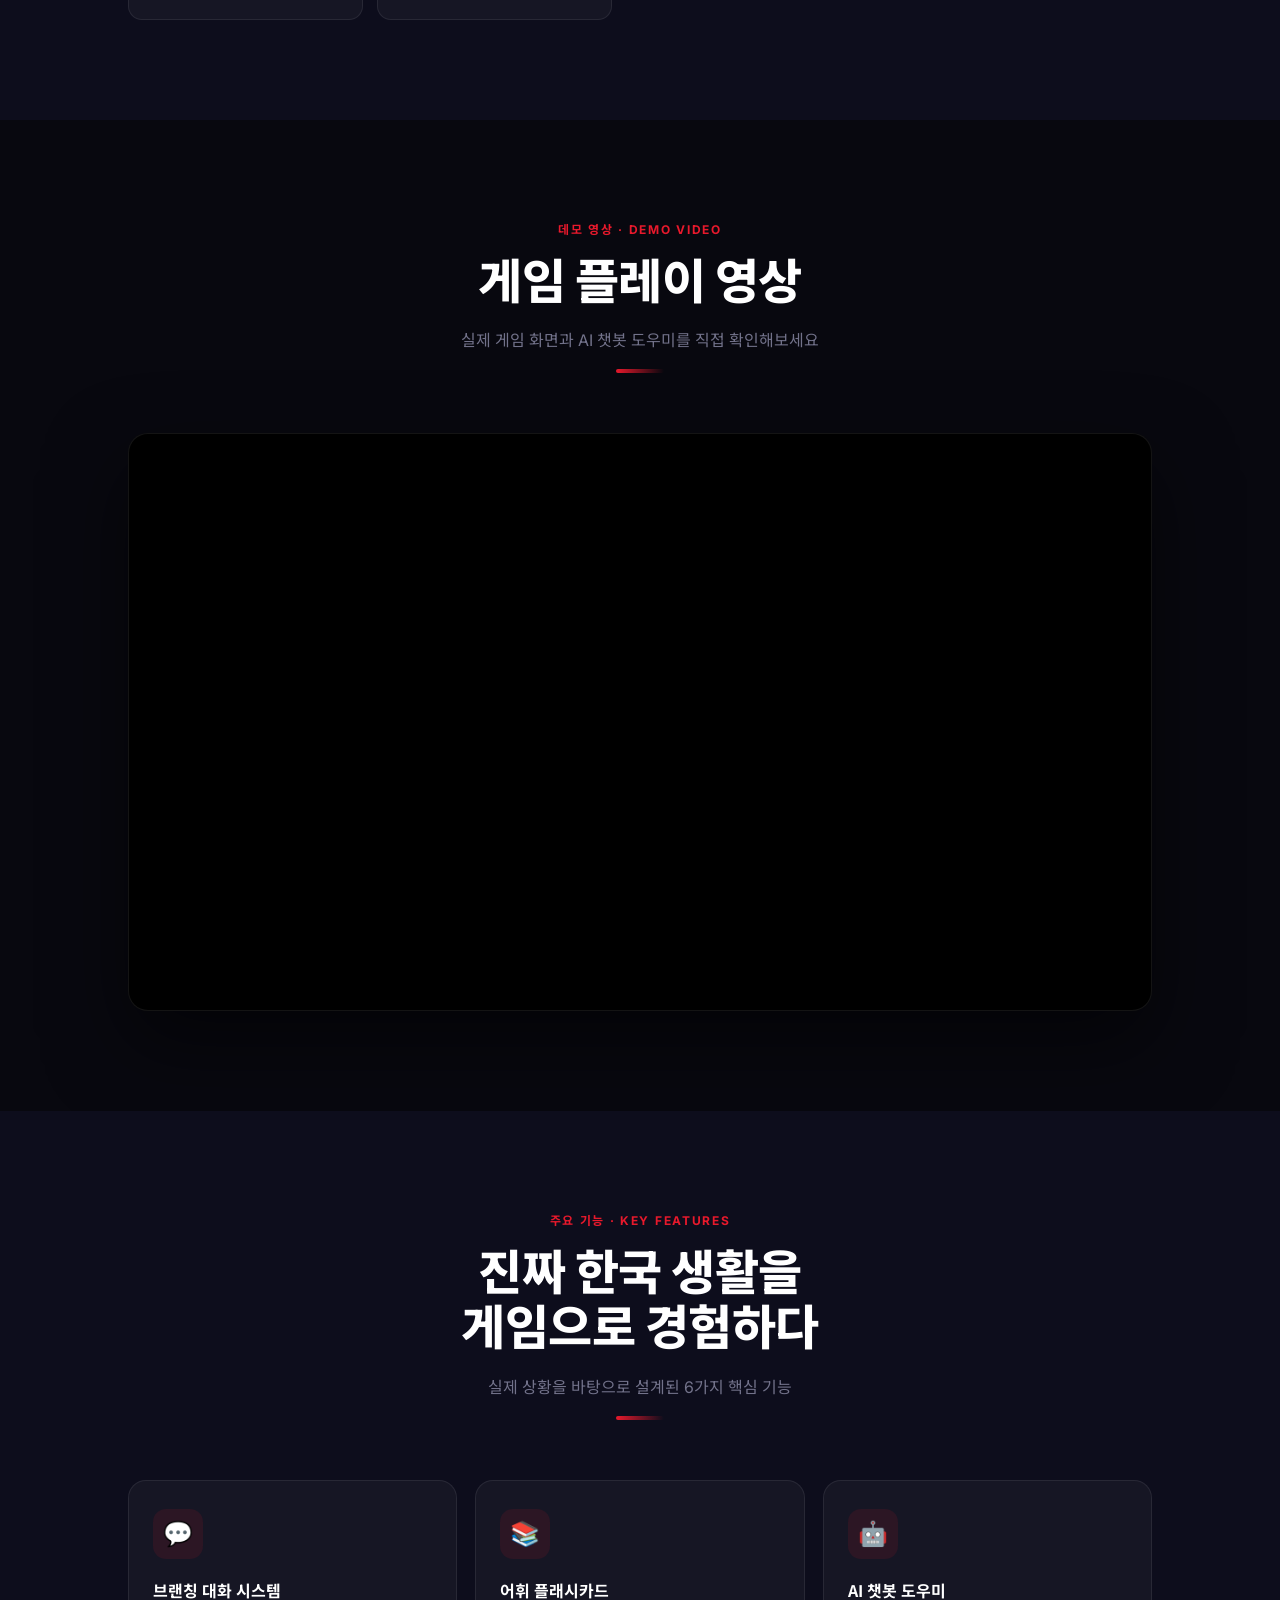
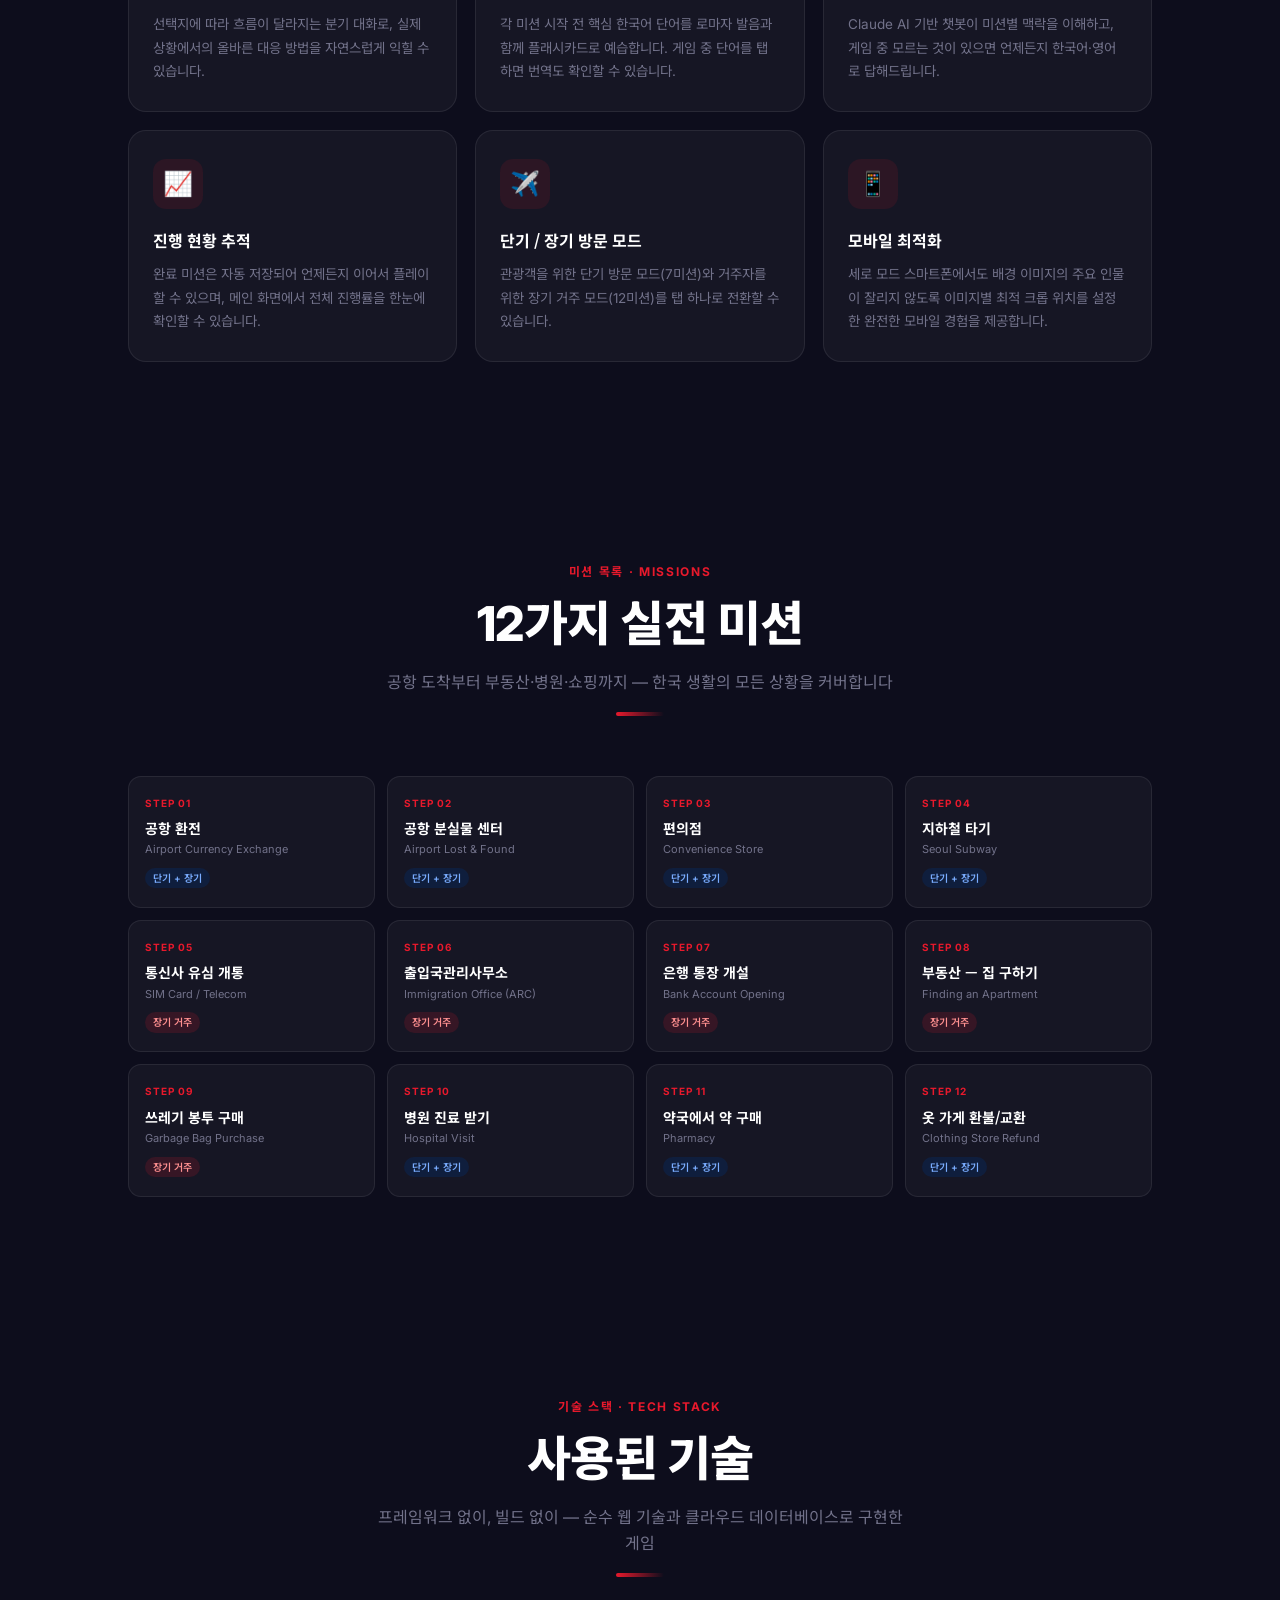
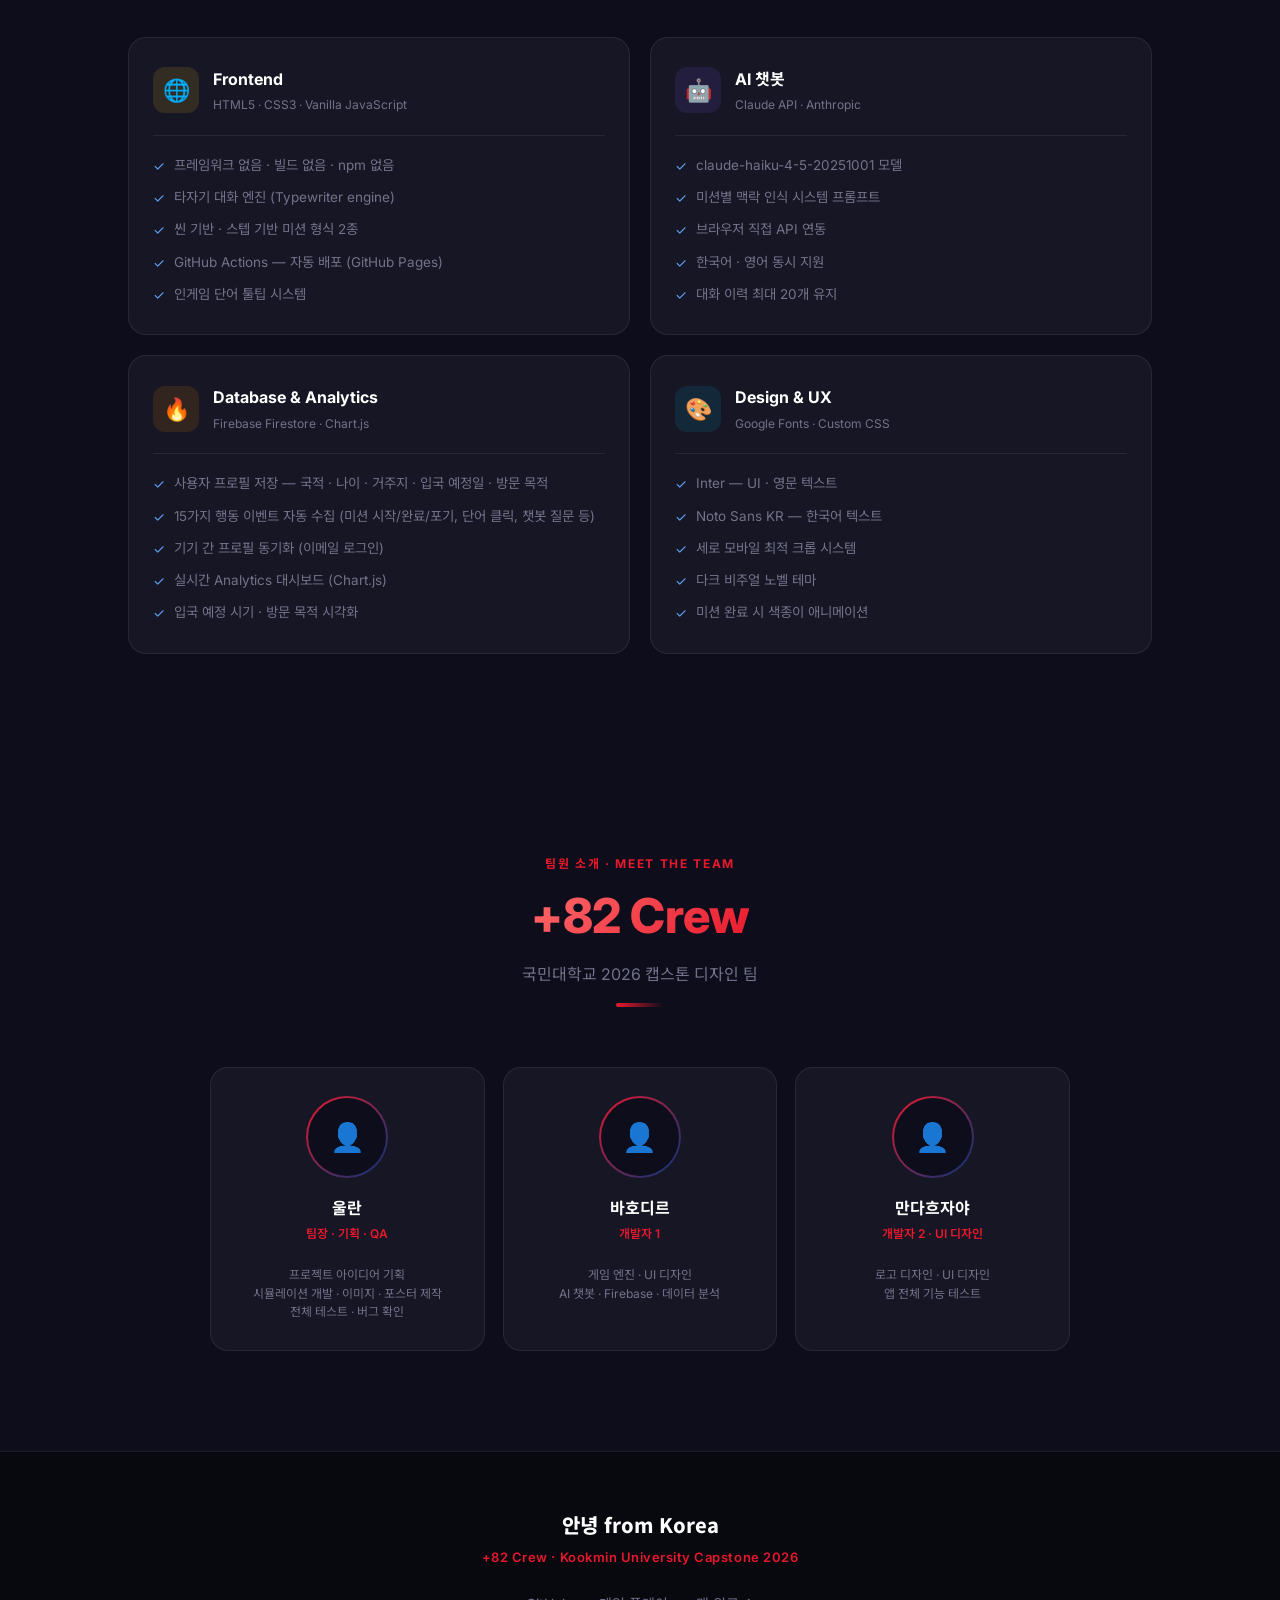
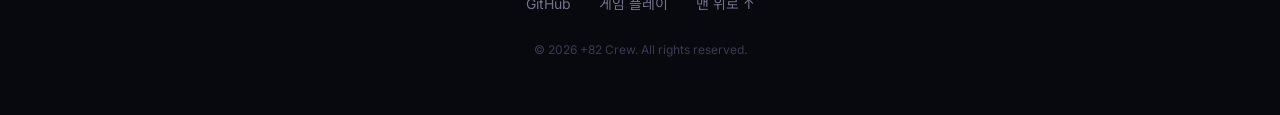
==== commit 686bfc78: "docs: update 울란 team description (대화 시나리오 → 시뮬레이션 개발) Co-Authored-By: Claude Sonnet 4.6 <noreply@ant" ====
--- a/docs/index.html
+++ b/docs/index.html
@@ -715,7 +715,7 @@
         </div>
         <div class="team-name">울란</div>
         <div class="team-role">팀장 · 기획 · QA</div>
-        <div class="team-desc">프로젝트 아이디어 기획<br>대화 시나리오 · 이미지 · 포스터 제작<br>전체 테스트 · 버그 확인</div>
+        <div class="team-desc">프로젝트 아이디어 기획<br>시뮬레이션 개발 · 이미지 · 포스터 제작<br>전체 테스트 · 버그 확인</div>
       </div>
       <div class="team-card">
         <div class="avatar-ring">
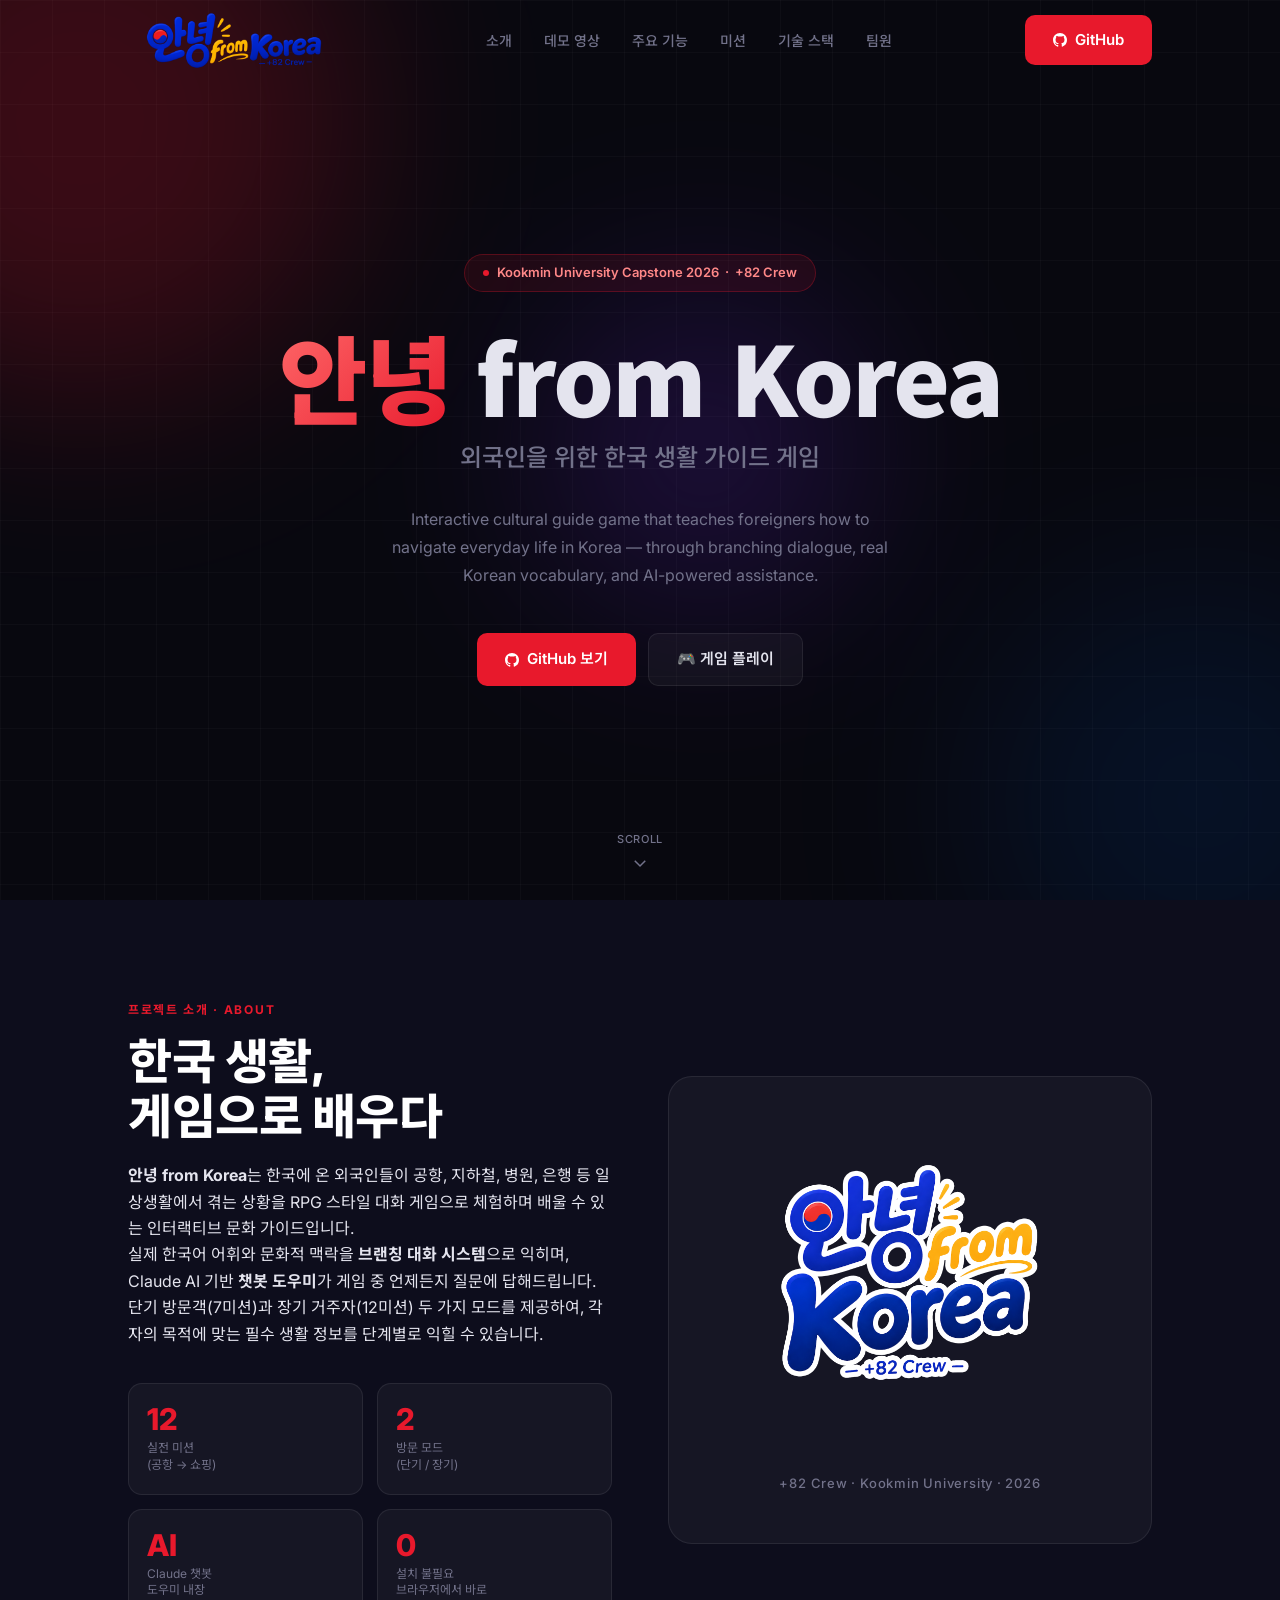
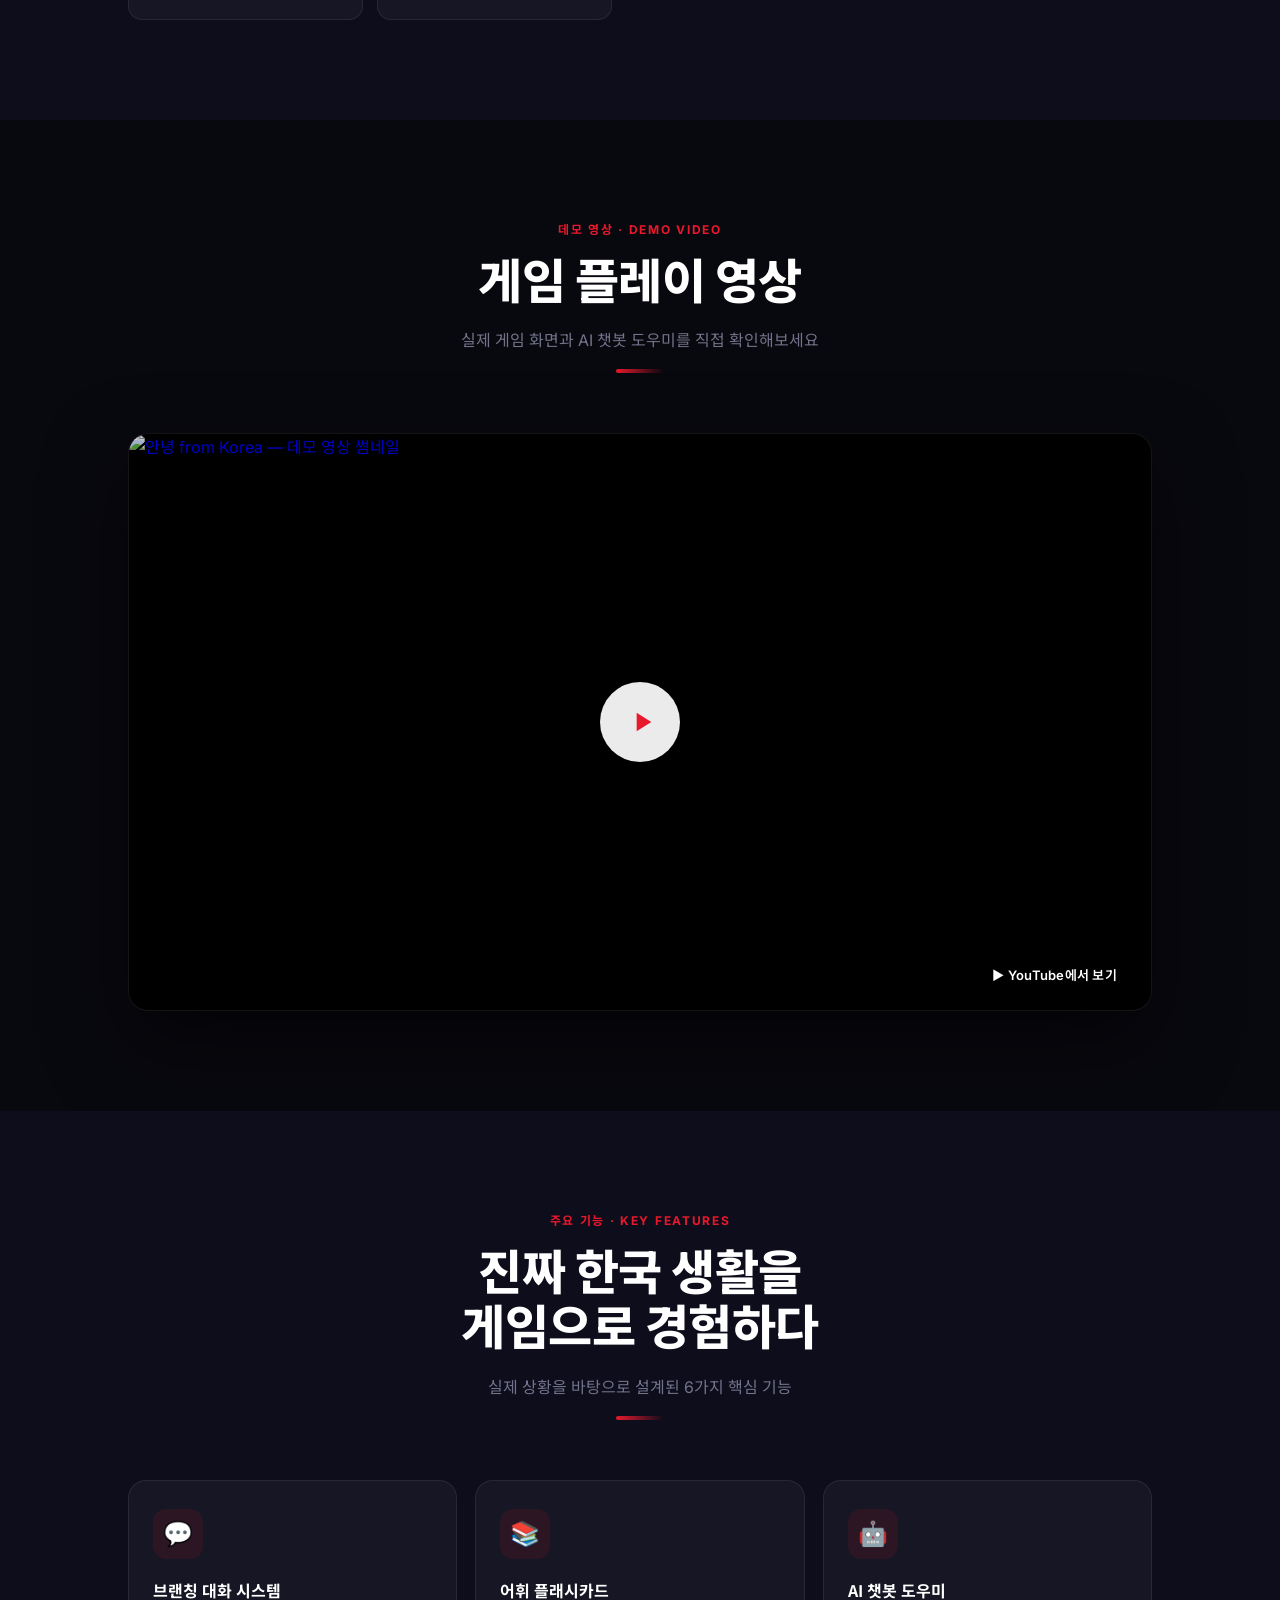
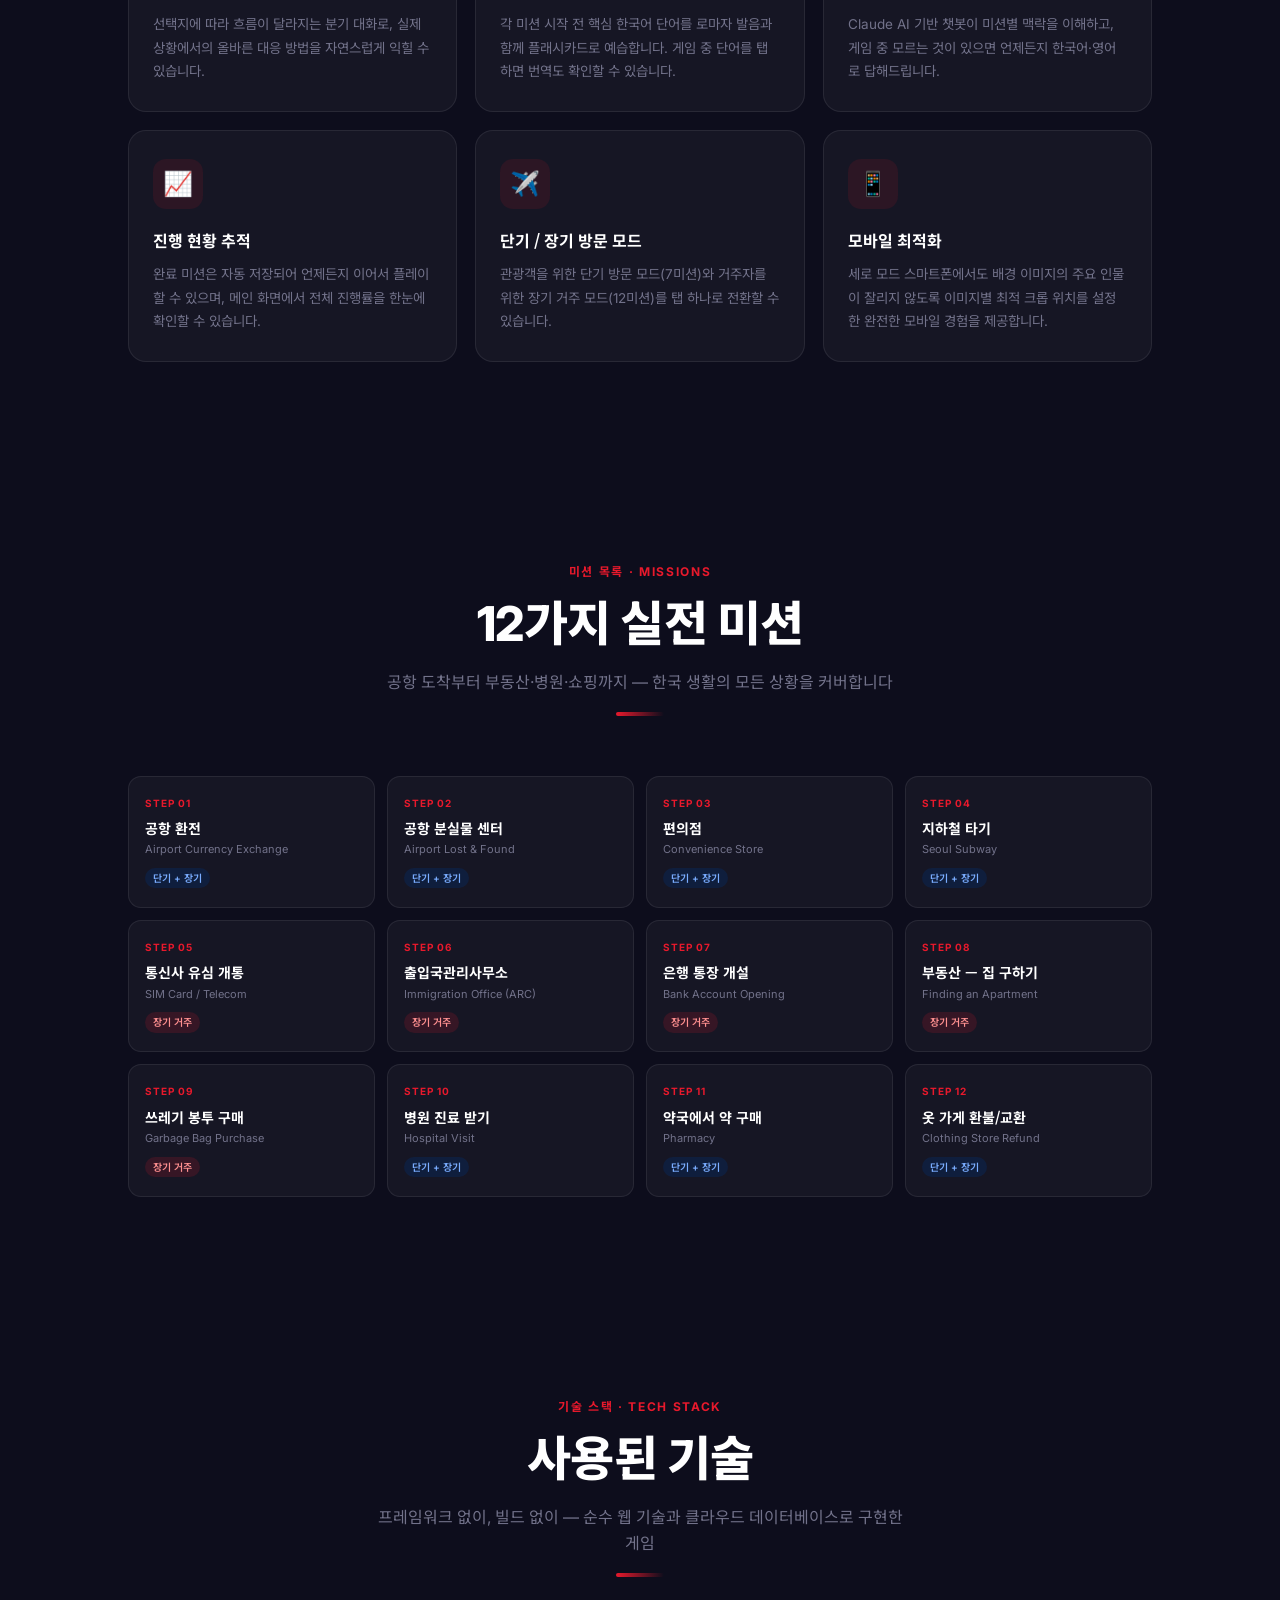
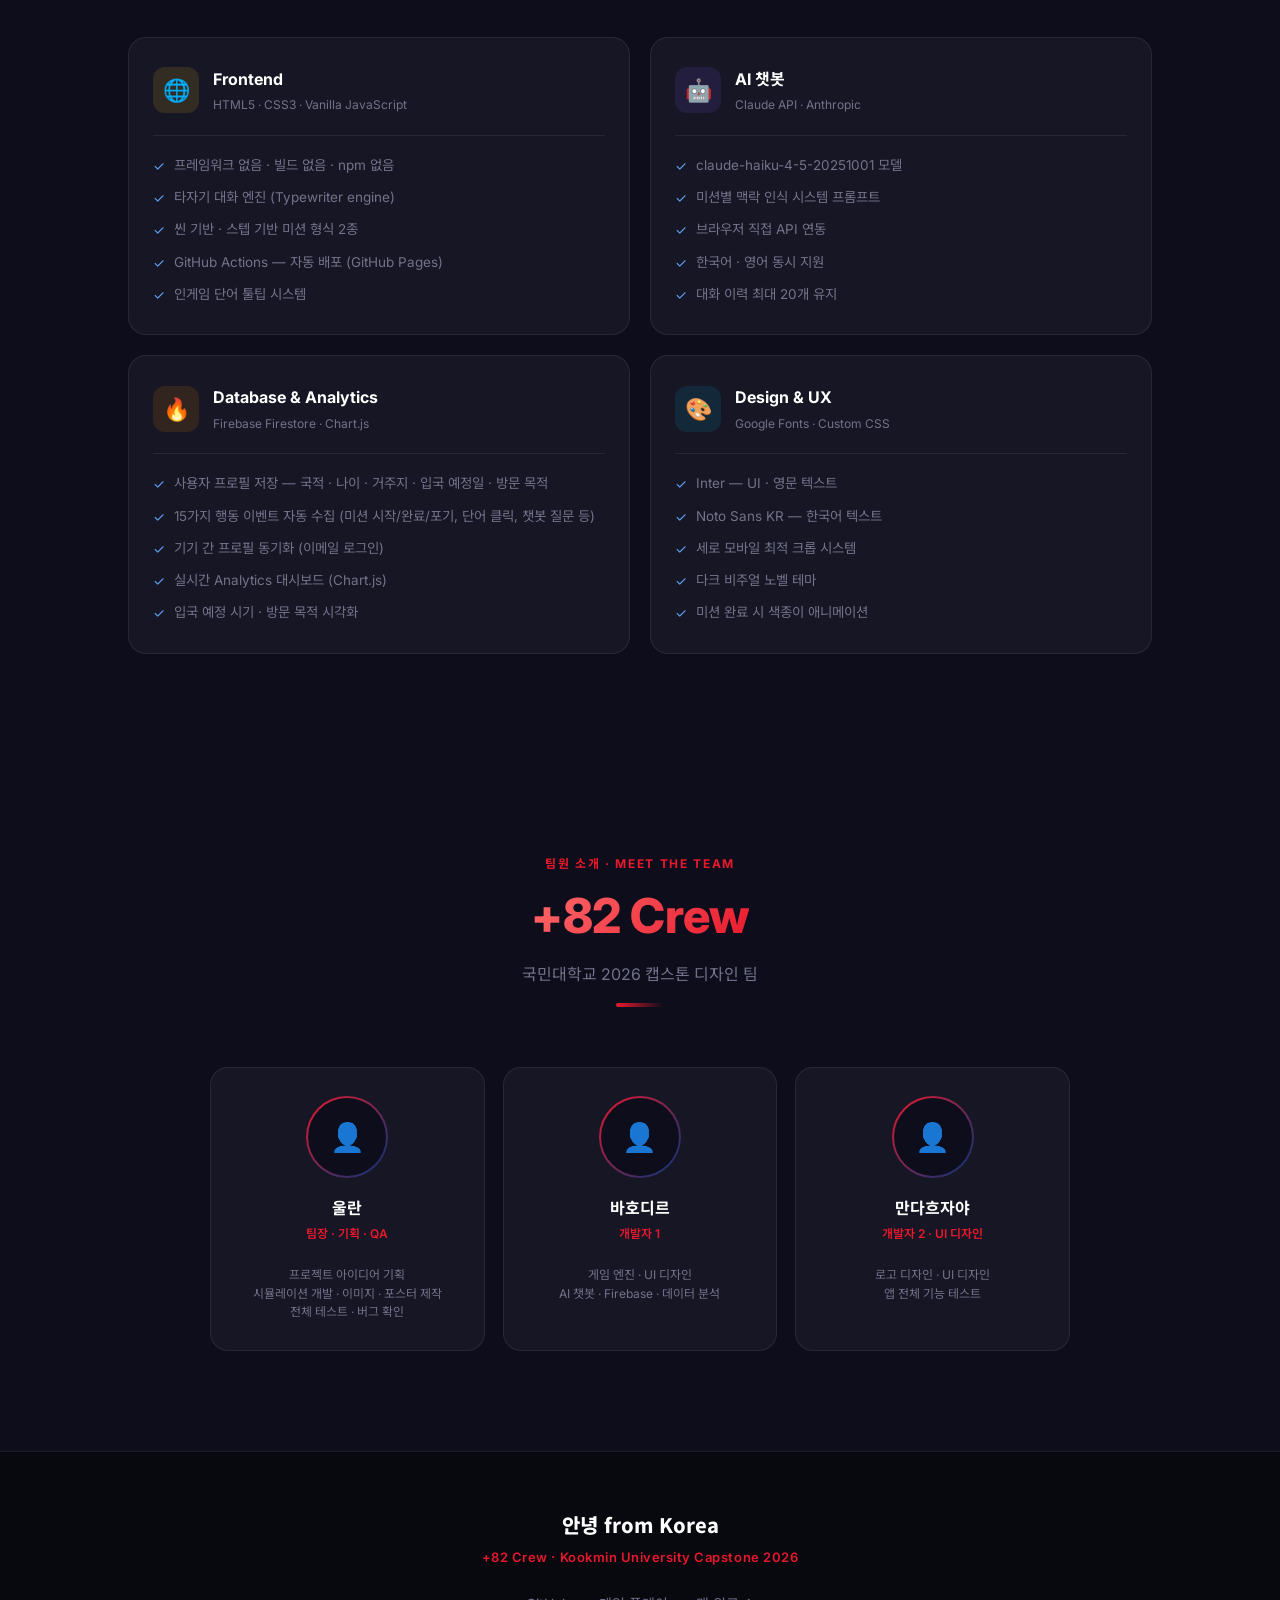
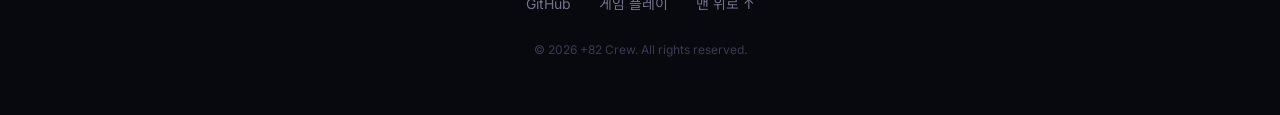
==== commit 614d4c5a: "fix(docs): replace YouTube iframe with thumbnail+link (Error 153) The Content ID block prevents embe" ====
--- a/docs/index.html
+++ b/docs/index.html
@@ -350,15 +350,40 @@
 /* ─── Demo Video ─── */
 #demo { background: var(--dark); }
 .video-wrapper {
+  display: block;
   position: relative; width: 100%; padding-bottom: 56.25%;
   border-radius: 20px; overflow: hidden;
   border: 1px solid var(--border);
   box-shadow: 0 32px 80px rgba(0,0,0,0.55);
   background: #000;
-}
-.video-wrapper iframe {
+  text-decoration: none;
+  cursor: pointer;
+}
+.video-wrapper img {
   position: absolute; top: 0; left: 0;
-  width: 100%; height: 100%; border: none;
+  width: 100%; height: 100%; object-fit: cover;
+  transition: transform 0.4s ease, filter 0.3s ease;
+  filter: brightness(0.82);
+}
+.video-wrapper:hover img { transform: scale(1.03); filter: brightness(0.65); }
+.video-play {
+  position: absolute; top: 50%; left: 50%;
+  transform: translate(-50%, -50%);
+  width: 80px; height: 80px;
+  background: rgba(255,255,255,0.92);
+  border-radius: 50%;
+  display: flex; align-items: center; justify-content: center;
+  transition: transform 0.2s ease, background 0.2s ease;
+  box-shadow: 0 4px 24px rgba(0,0,0,0.45);
+}
+.video-wrapper:hover .video-play { transform: translate(-50%, -50%) scale(1.12); background: #fff; }
+.video-play svg { width: 32px; height: 32px; fill: #E8192C; margin-left: 4px; }
+.video-yt-tag {
+  position: absolute; bottom: 18px; right: 20px;
+  background: rgba(0,0,0,0.72); color: #fff;
+  font-size: 13px; font-weight: 600; padding: 6px 14px;
+  border-radius: 20px; letter-spacing: 0.02em;
+  backdrop-filter: blur(6px);
 }
 
 /* ─── GitHub icon SVG ─── */
@@ -475,14 +500,16 @@
       <div class="section-line"></div>
     </div>
     <div class="fade-up" style="transition-delay:0.1s">
-      <div class="video-wrapper">
-        <iframe
-          src="https://www.youtube.com/embed/zDfqorRugog"
-          title="안녕 from Korea — Demo"
-          allow="accelerometer; autoplay; clipboard-write; encrypted-media; gyroscope; picture-in-picture; web-share"
-          allowfullscreen>
-        </iframe>
-      </div>
+      <a href="https://youtu.be/zDfqorRugog" target="_blank" rel="noopener" class="video-wrapper">
+        <img
+          src="https://img.youtube.com/vi/zDfqorRugog/maxresdefault.jpg"
+          alt="안녕 from Korea — 데모 영상 썸네일"
+          loading="lazy">
+        <div class="video-play">
+          <svg viewBox="0 0 24 24"><path d="M8 5v14l11-7z"/></svg>
+        </div>
+        <div class="video-yt-tag">▶ YouTube에서 보기</div>
+      </a>
     </div>
   </div>
 </section>
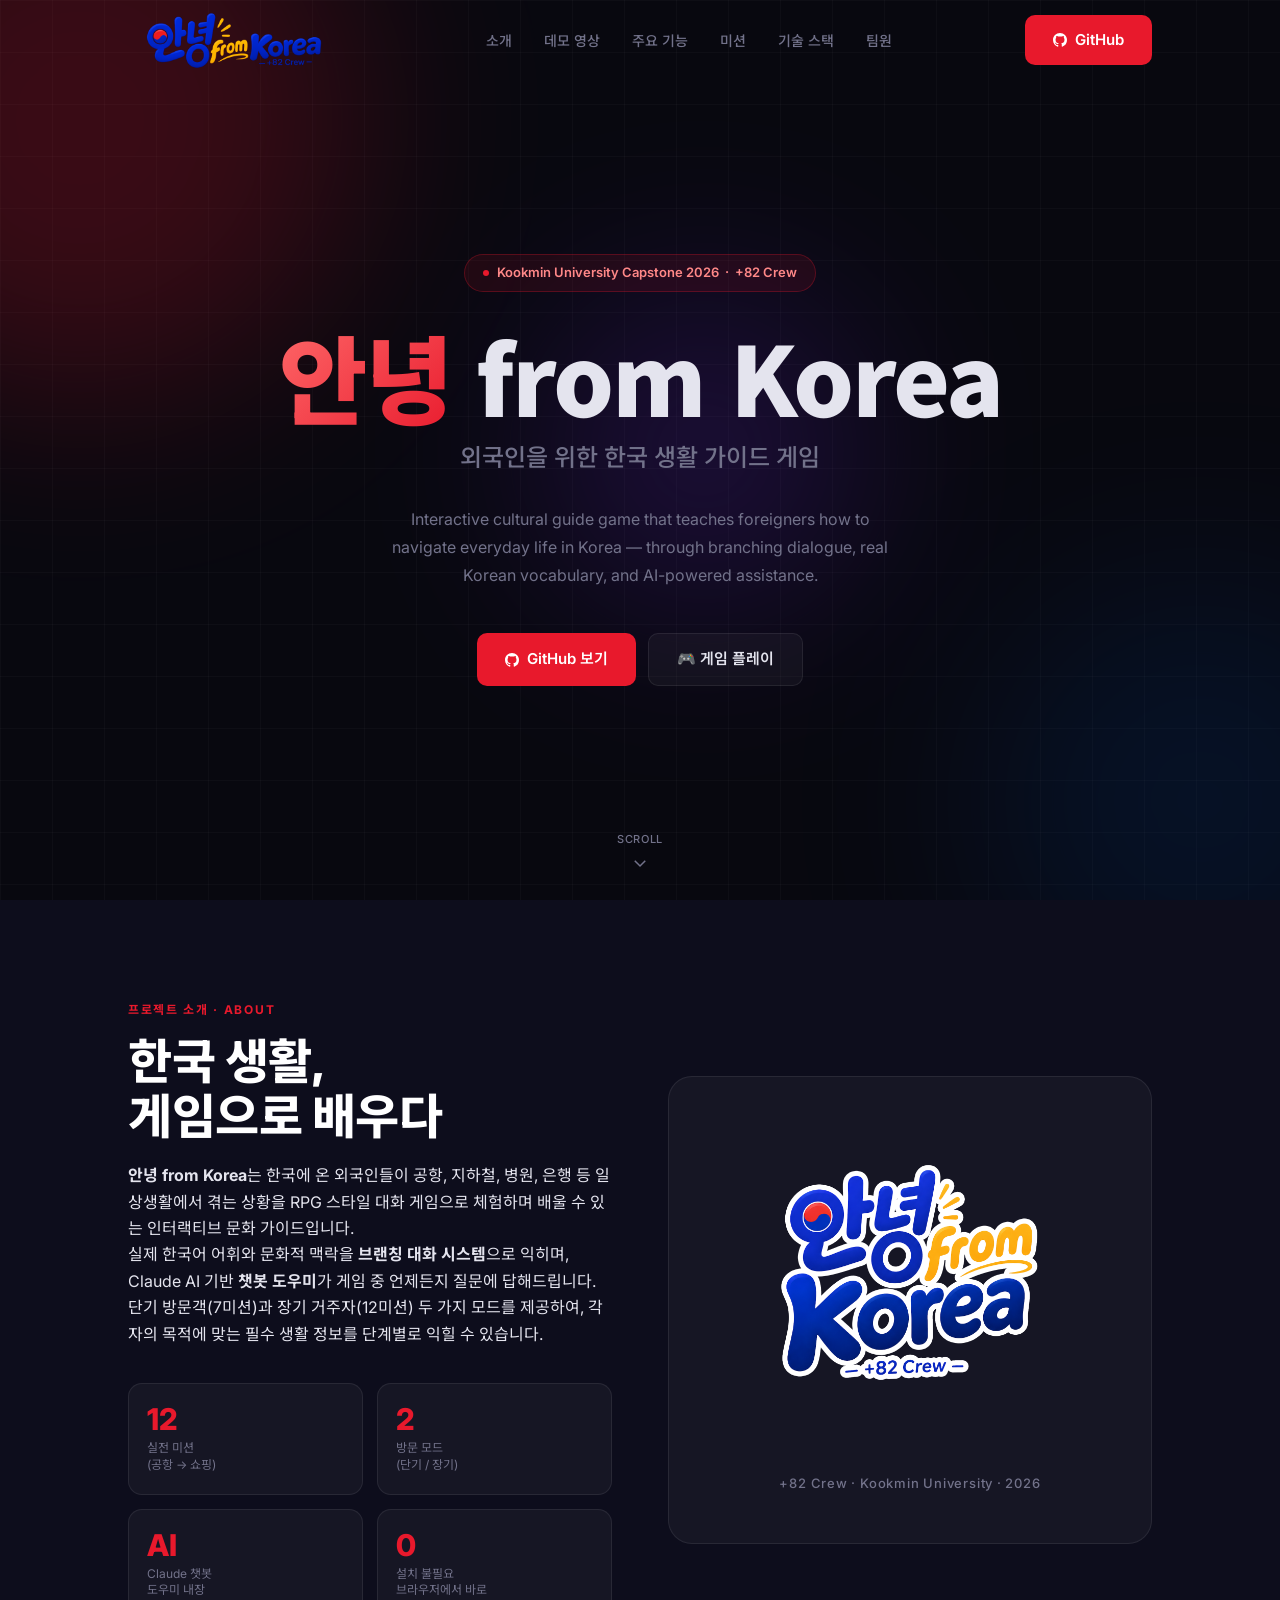
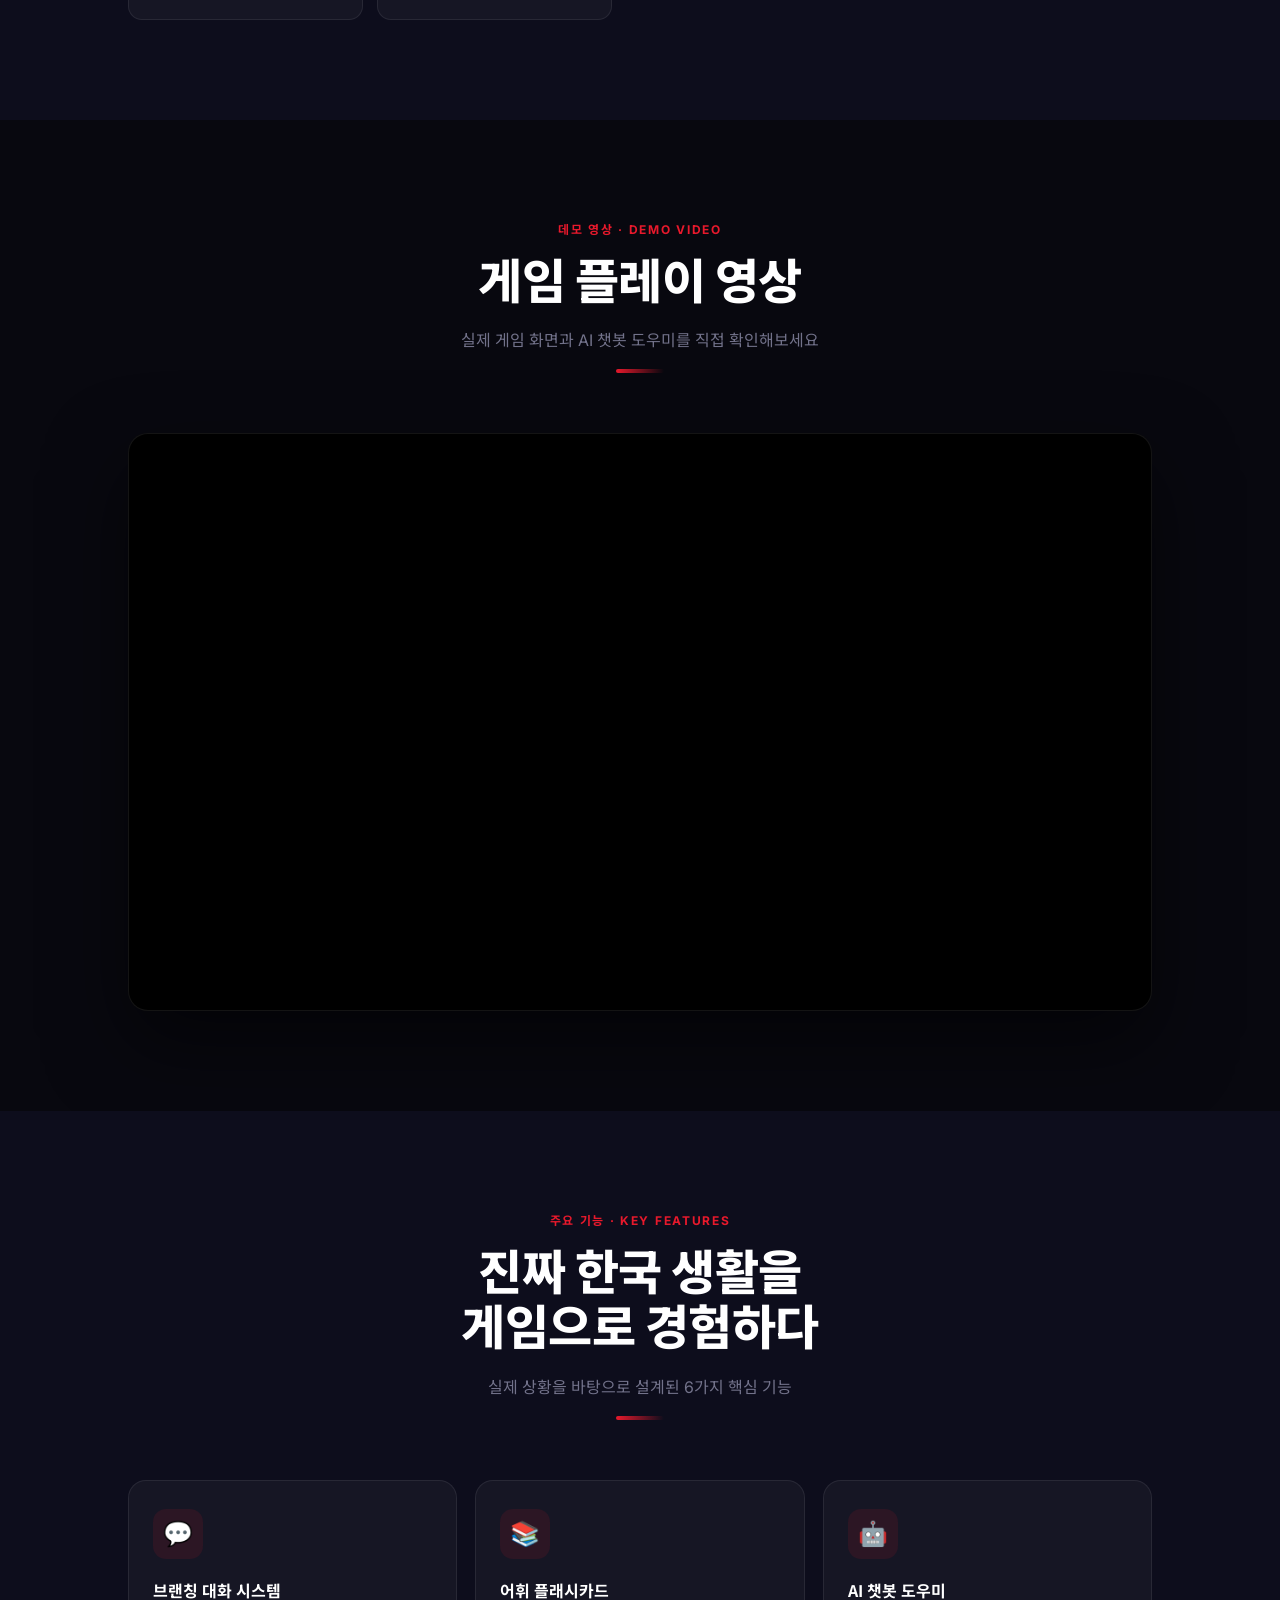
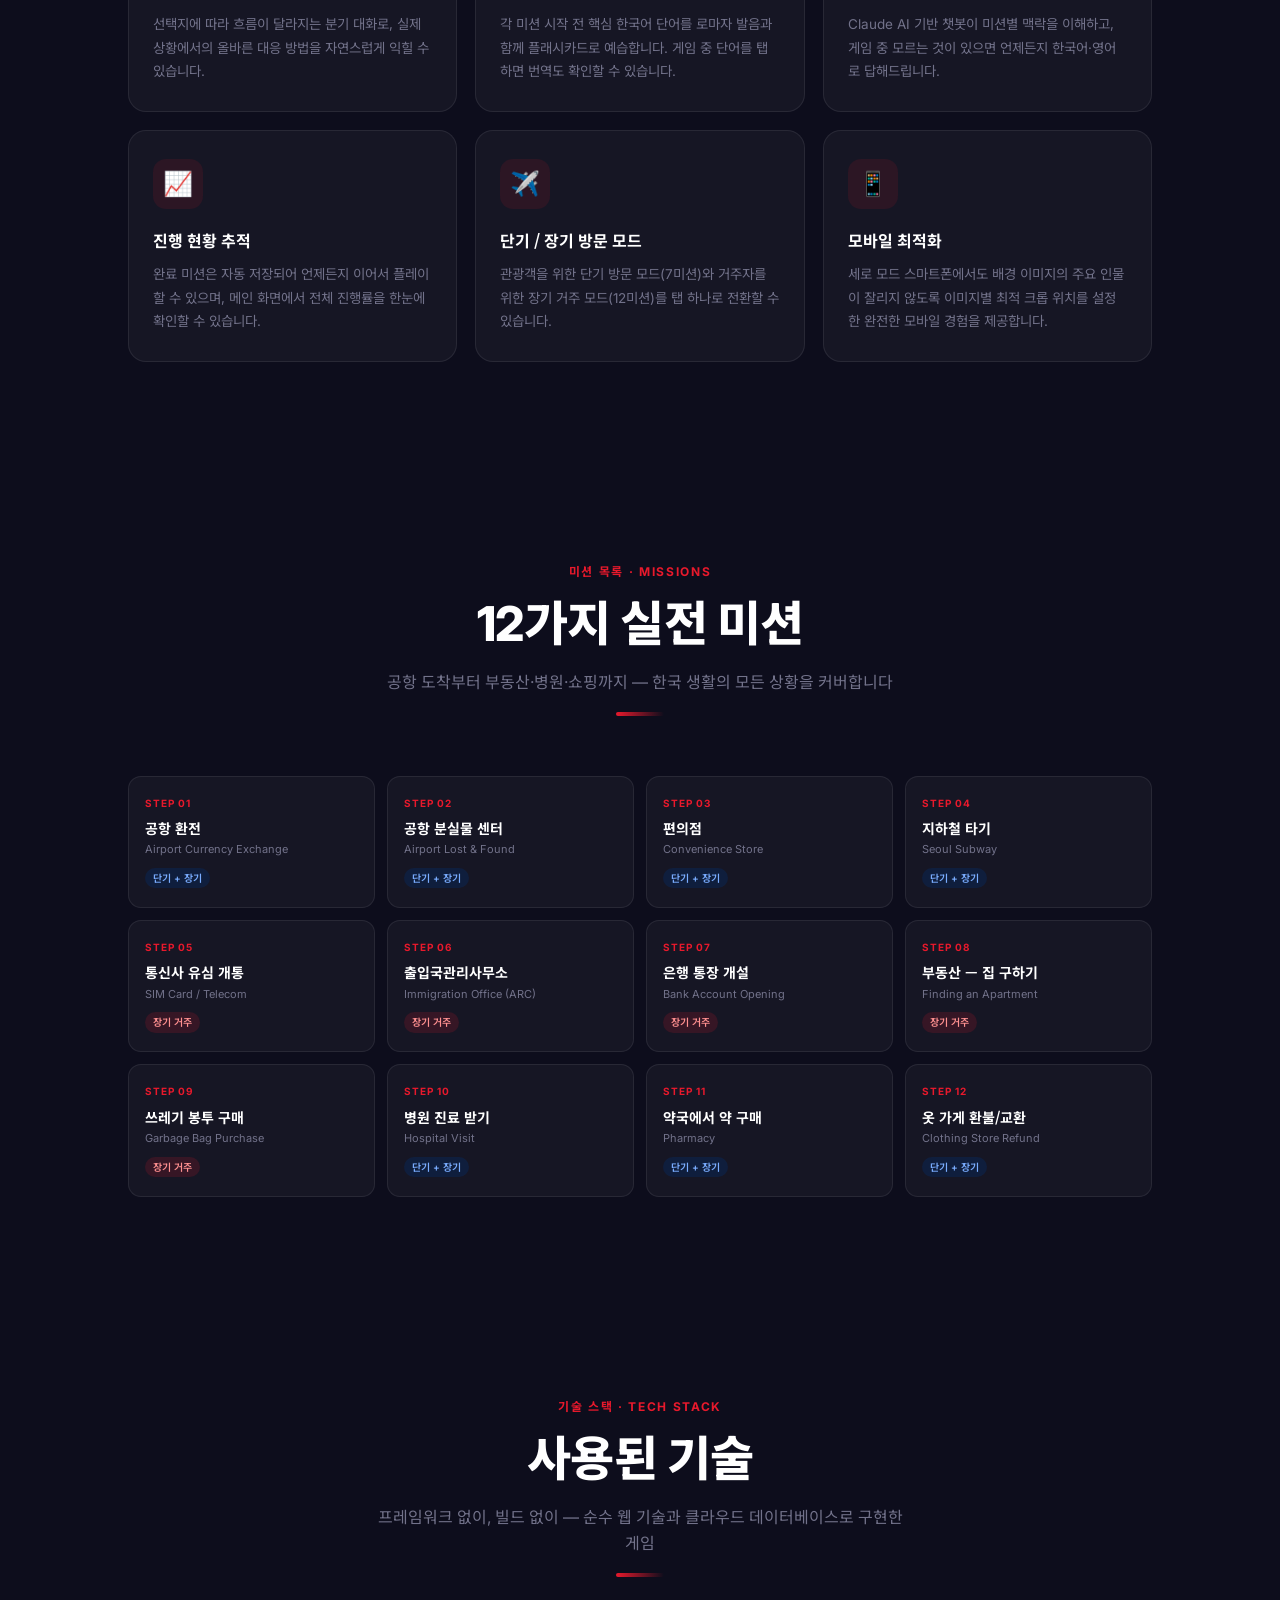
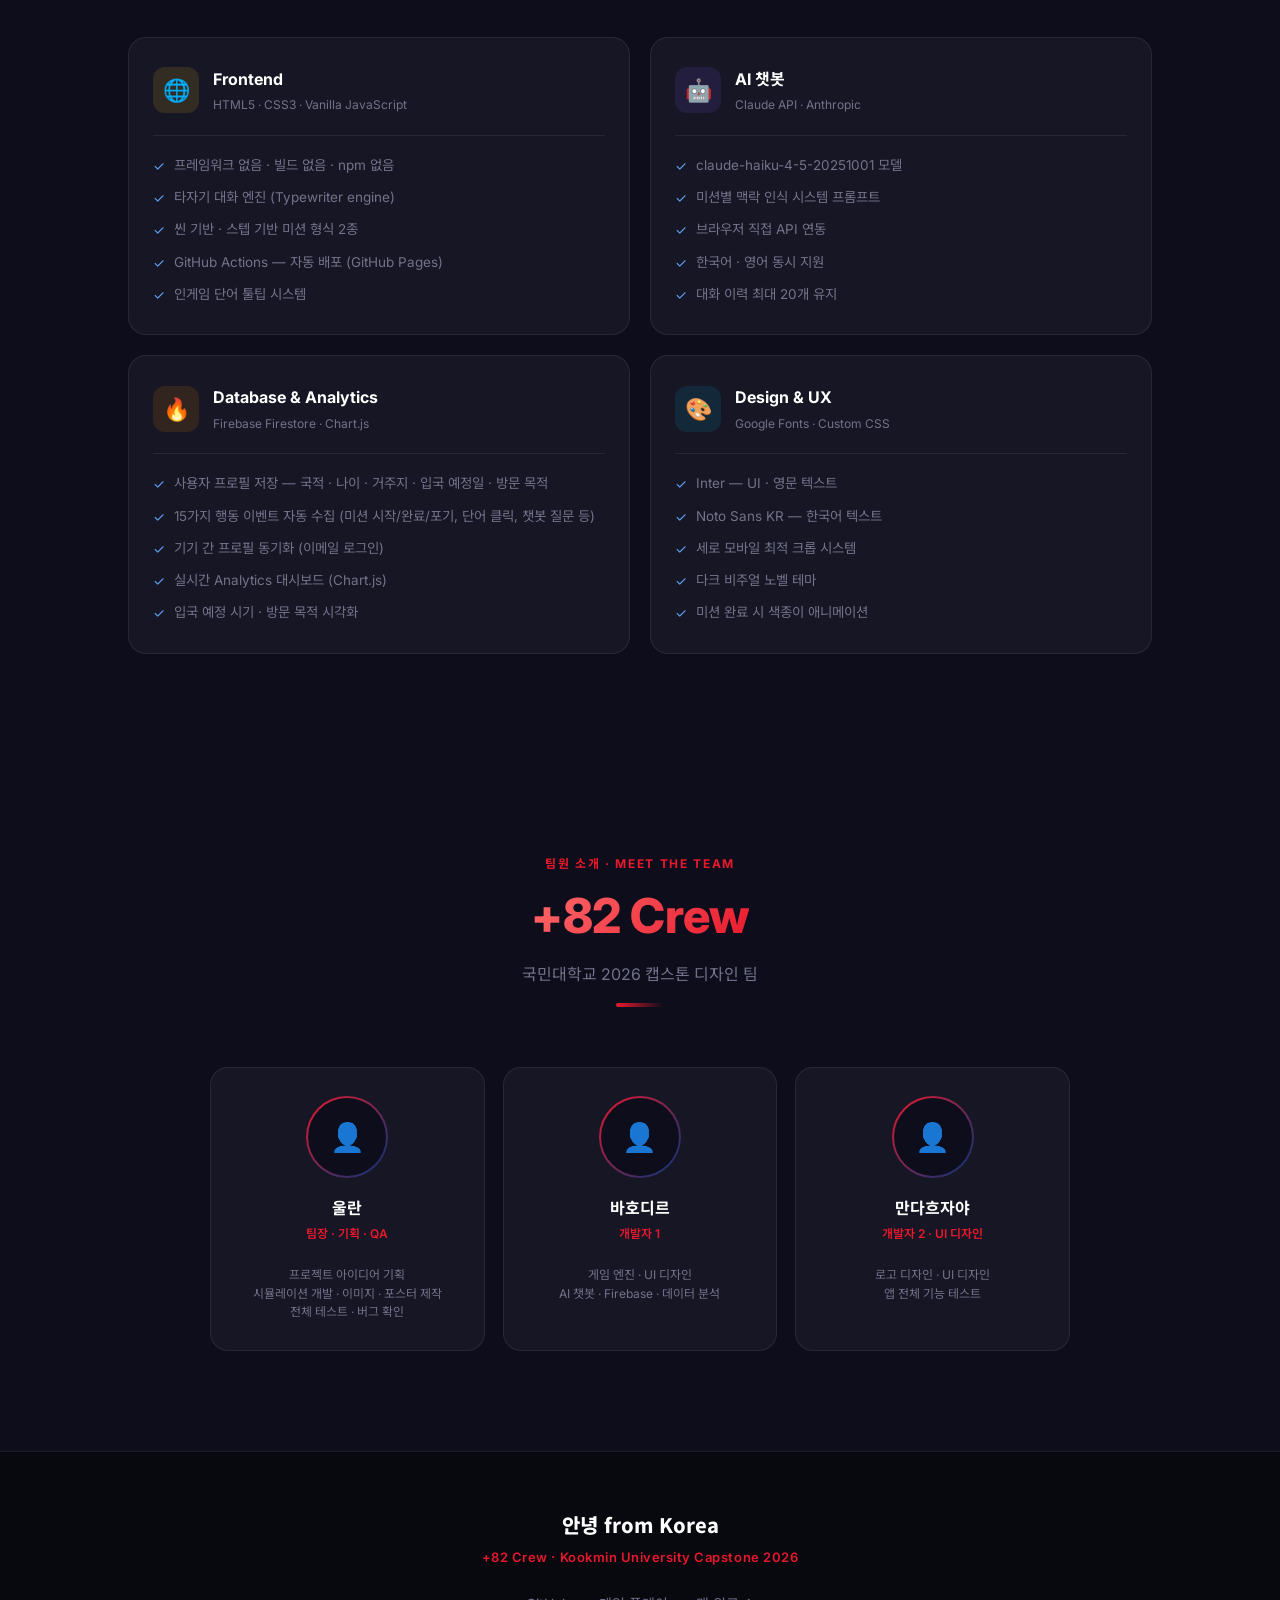
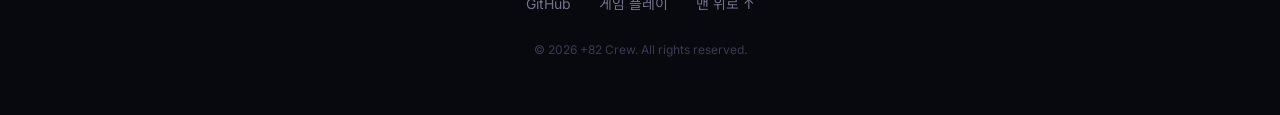
==== commit c780c750: "feat(game): add About Us button to game HUD; revert docs video to iframe - game.html: replace .hud-s" ====
--- a/docs/index.html
+++ b/docs/index.html
@@ -350,40 +350,15 @@
 /* ─── Demo Video ─── */
 #demo { background: var(--dark); }
 .video-wrapper {
-  display: block;
   position: relative; width: 100%; padding-bottom: 56.25%;
   border-radius: 20px; overflow: hidden;
   border: 1px solid var(--border);
   box-shadow: 0 32px 80px rgba(0,0,0,0.55);
   background: #000;
-  text-decoration: none;
-  cursor: pointer;
-}
-.video-wrapper img {
+}
+.video-wrapper iframe {
   position: absolute; top: 0; left: 0;
-  width: 100%; height: 100%; object-fit: cover;
-  transition: transform 0.4s ease, filter 0.3s ease;
-  filter: brightness(0.82);
-}
-.video-wrapper:hover img { transform: scale(1.03); filter: brightness(0.65); }
-.video-play {
-  position: absolute; top: 50%; left: 50%;
-  transform: translate(-50%, -50%);
-  width: 80px; height: 80px;
-  background: rgba(255,255,255,0.92);
-  border-radius: 50%;
-  display: flex; align-items: center; justify-content: center;
-  transition: transform 0.2s ease, background 0.2s ease;
-  box-shadow: 0 4px 24px rgba(0,0,0,0.45);
-}
-.video-wrapper:hover .video-play { transform: translate(-50%, -50%) scale(1.12); background: #fff; }
-.video-play svg { width: 32px; height: 32px; fill: #E8192C; margin-left: 4px; }
-.video-yt-tag {
-  position: absolute; bottom: 18px; right: 20px;
-  background: rgba(0,0,0,0.72); color: #fff;
-  font-size: 13px; font-weight: 600; padding: 6px 14px;
-  border-radius: 20px; letter-spacing: 0.02em;
-  backdrop-filter: blur(6px);
+  width: 100%; height: 100%; border: none;
 }
 
 /* ─── GitHub icon SVG ─── */
@@ -500,16 +475,14 @@
       <div class="section-line"></div>
     </div>
     <div class="fade-up" style="transition-delay:0.1s">
-      <a href="https://youtu.be/zDfqorRugog" target="_blank" rel="noopener" class="video-wrapper">
-        <img
-          src="https://img.youtube.com/vi/zDfqorRugog/maxresdefault.jpg"
-          alt="안녕 from Korea — 데모 영상 썸네일"
-          loading="lazy">
-        <div class="video-play">
-          <svg viewBox="0 0 24 24"><path d="M8 5v14l11-7z"/></svg>
-        </div>
-        <div class="video-yt-tag">▶ YouTube에서 보기</div>
-      </a>
+      <div class="video-wrapper">
+        <iframe
+          src="https://www.youtube.com/embed/zDfqorRugog"
+          title="안녕 from Korea — Demo"
+          allow="accelerometer; autoplay; clipboard-write; encrypted-media; gyroscope; picture-in-picture; web-share"
+          allowfullscreen>
+        </iframe>
+      </div>
     </div>
   </div>
 </section>
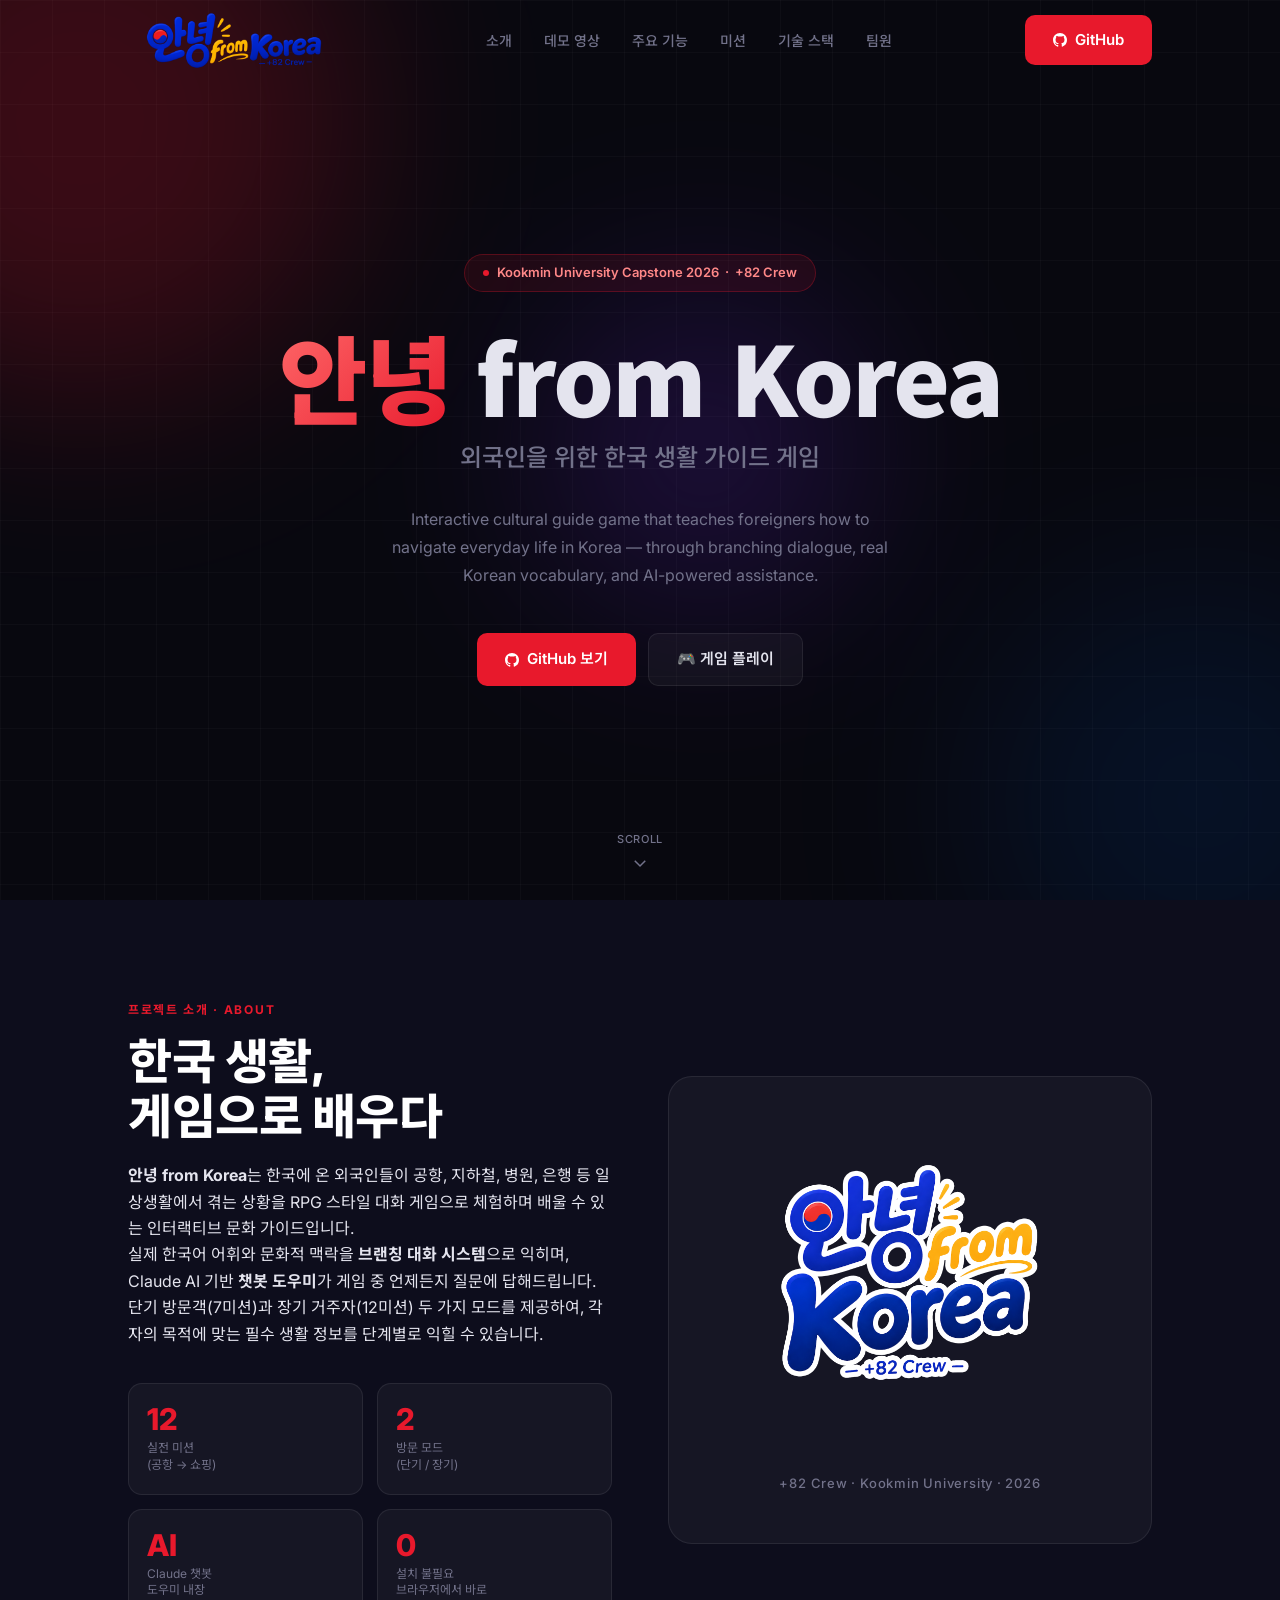
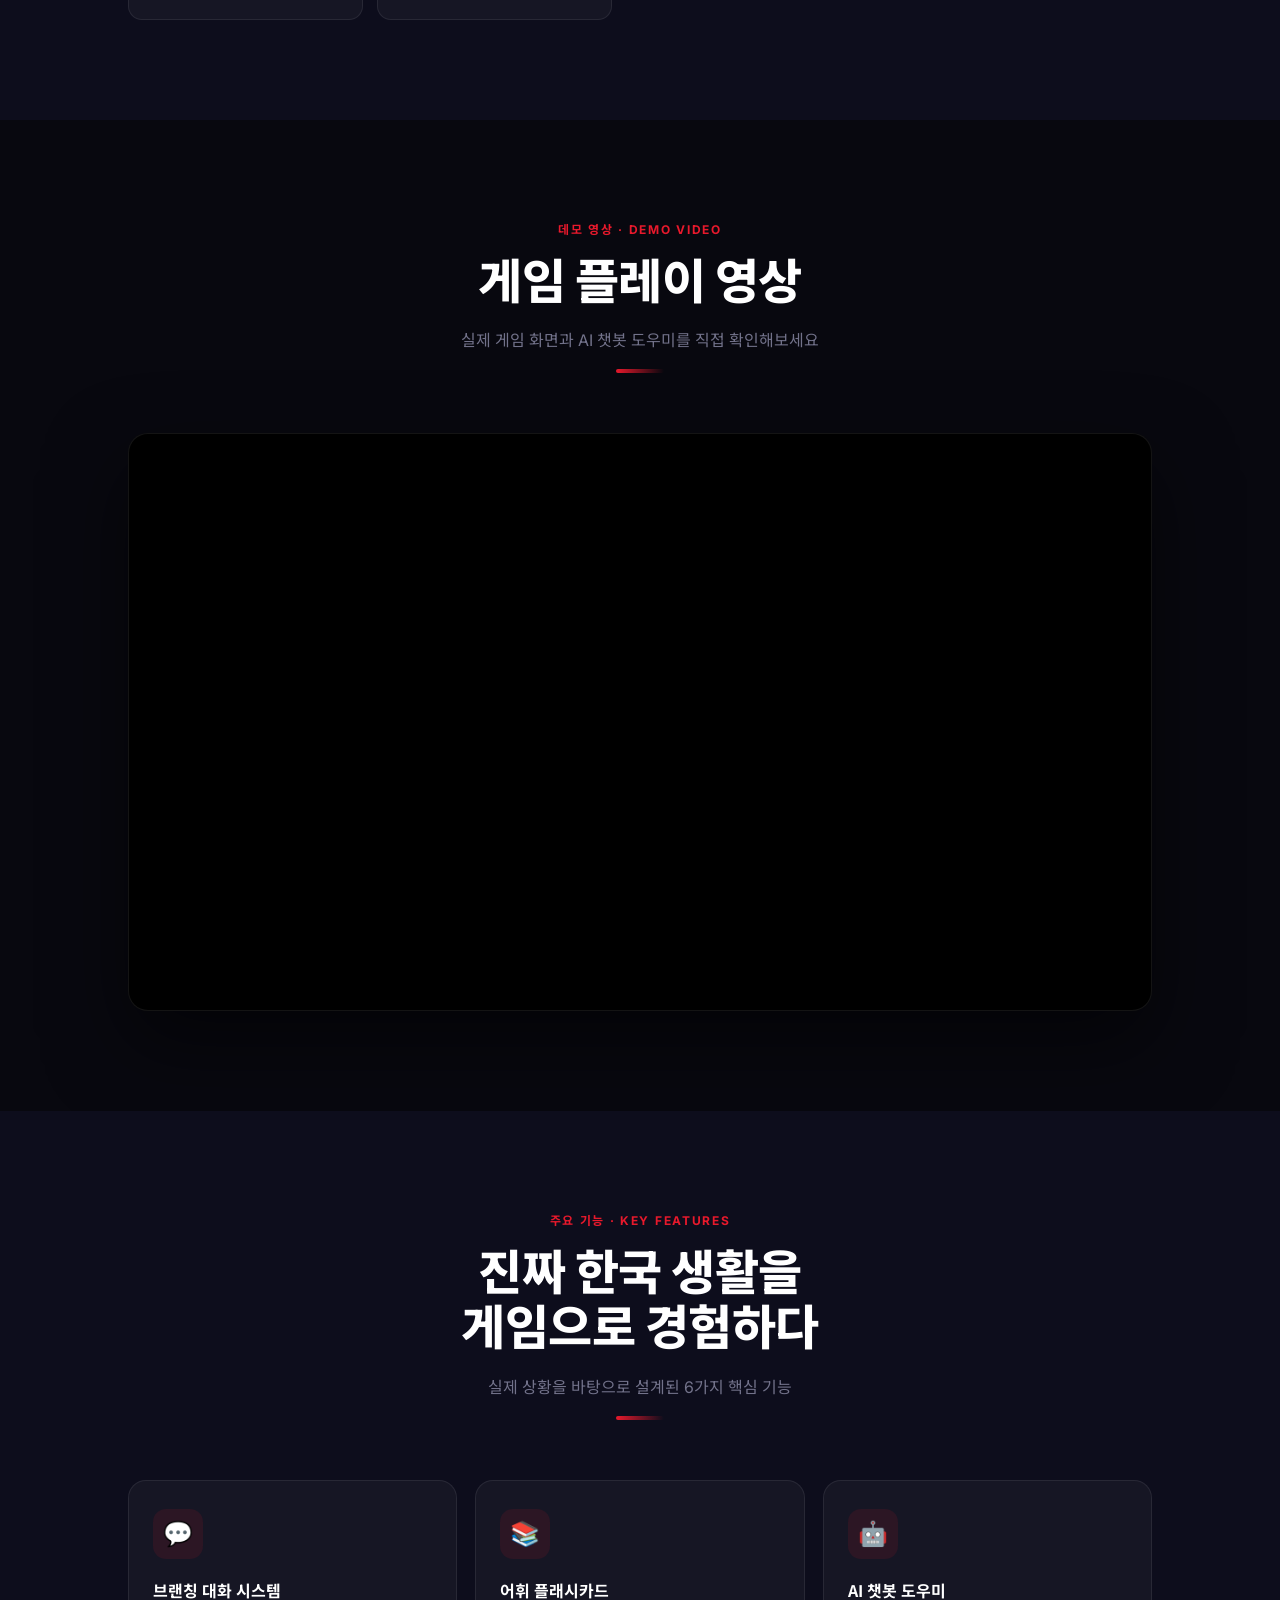
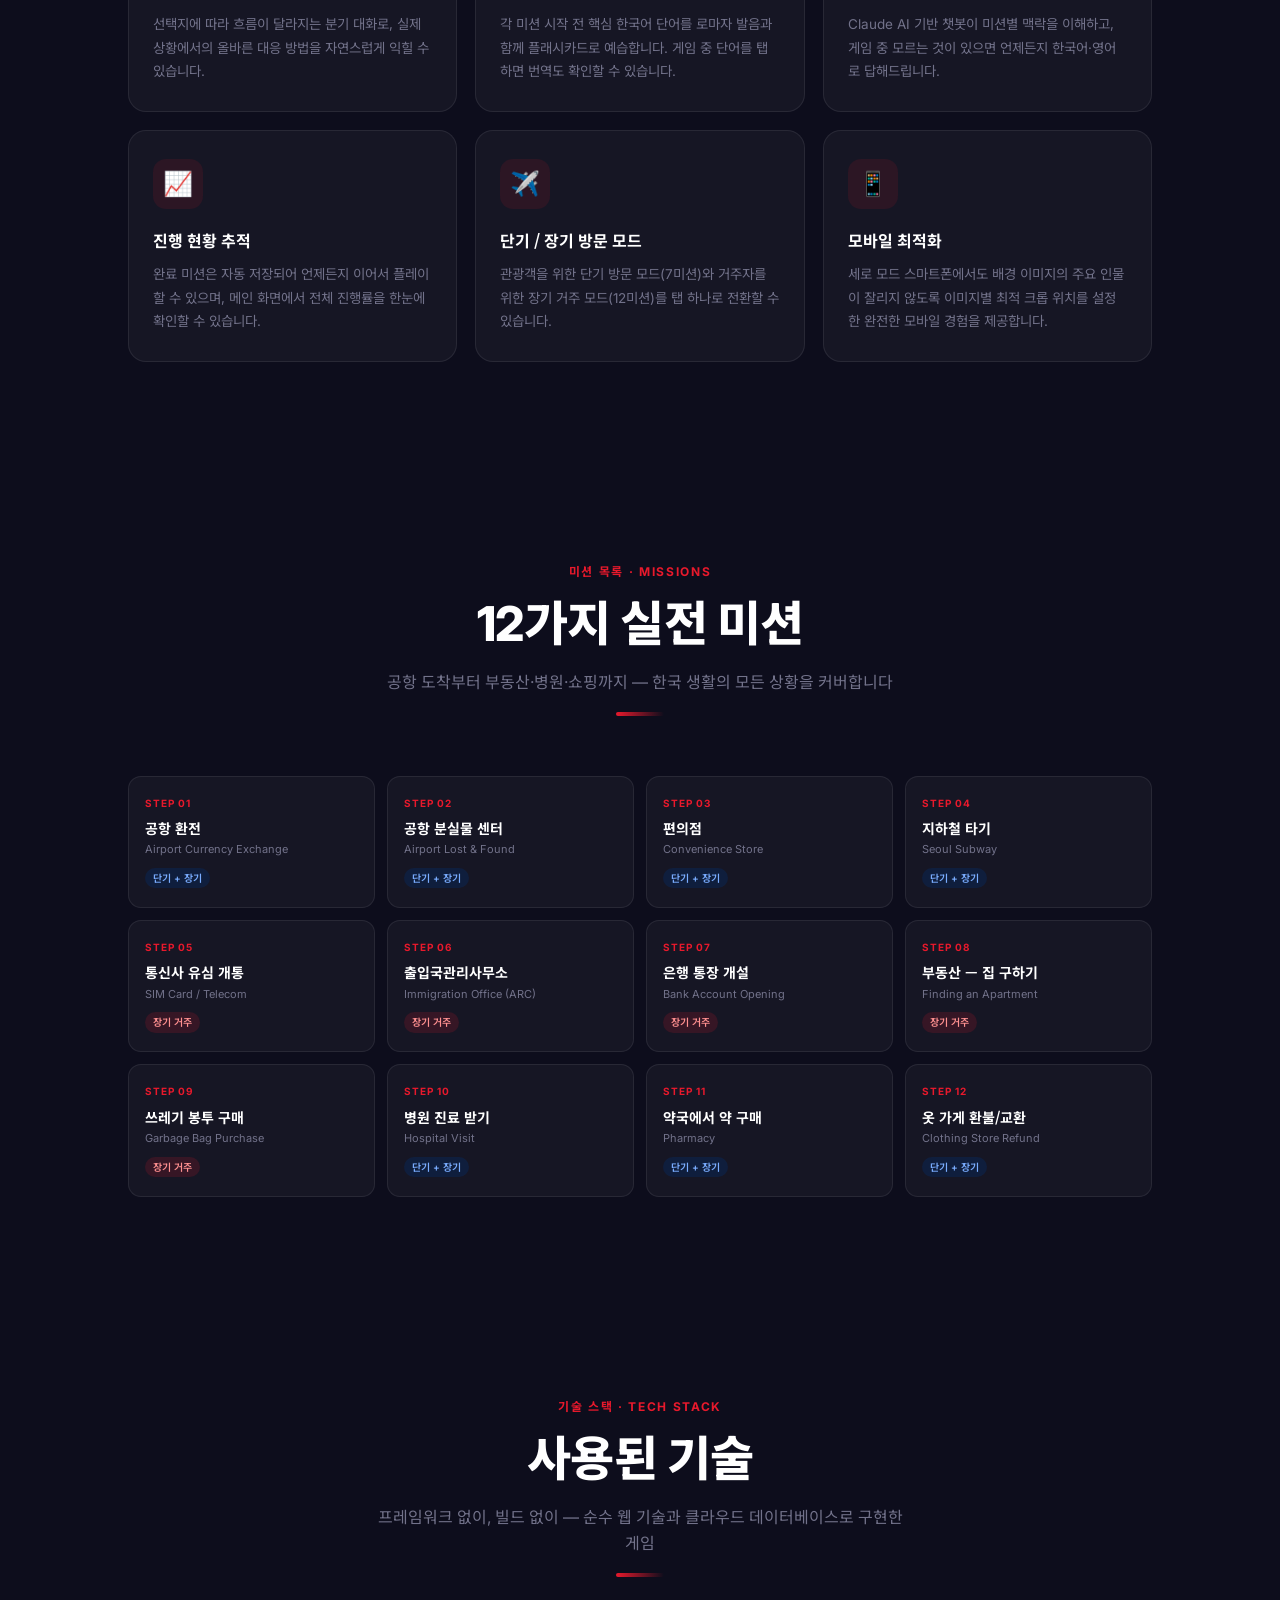
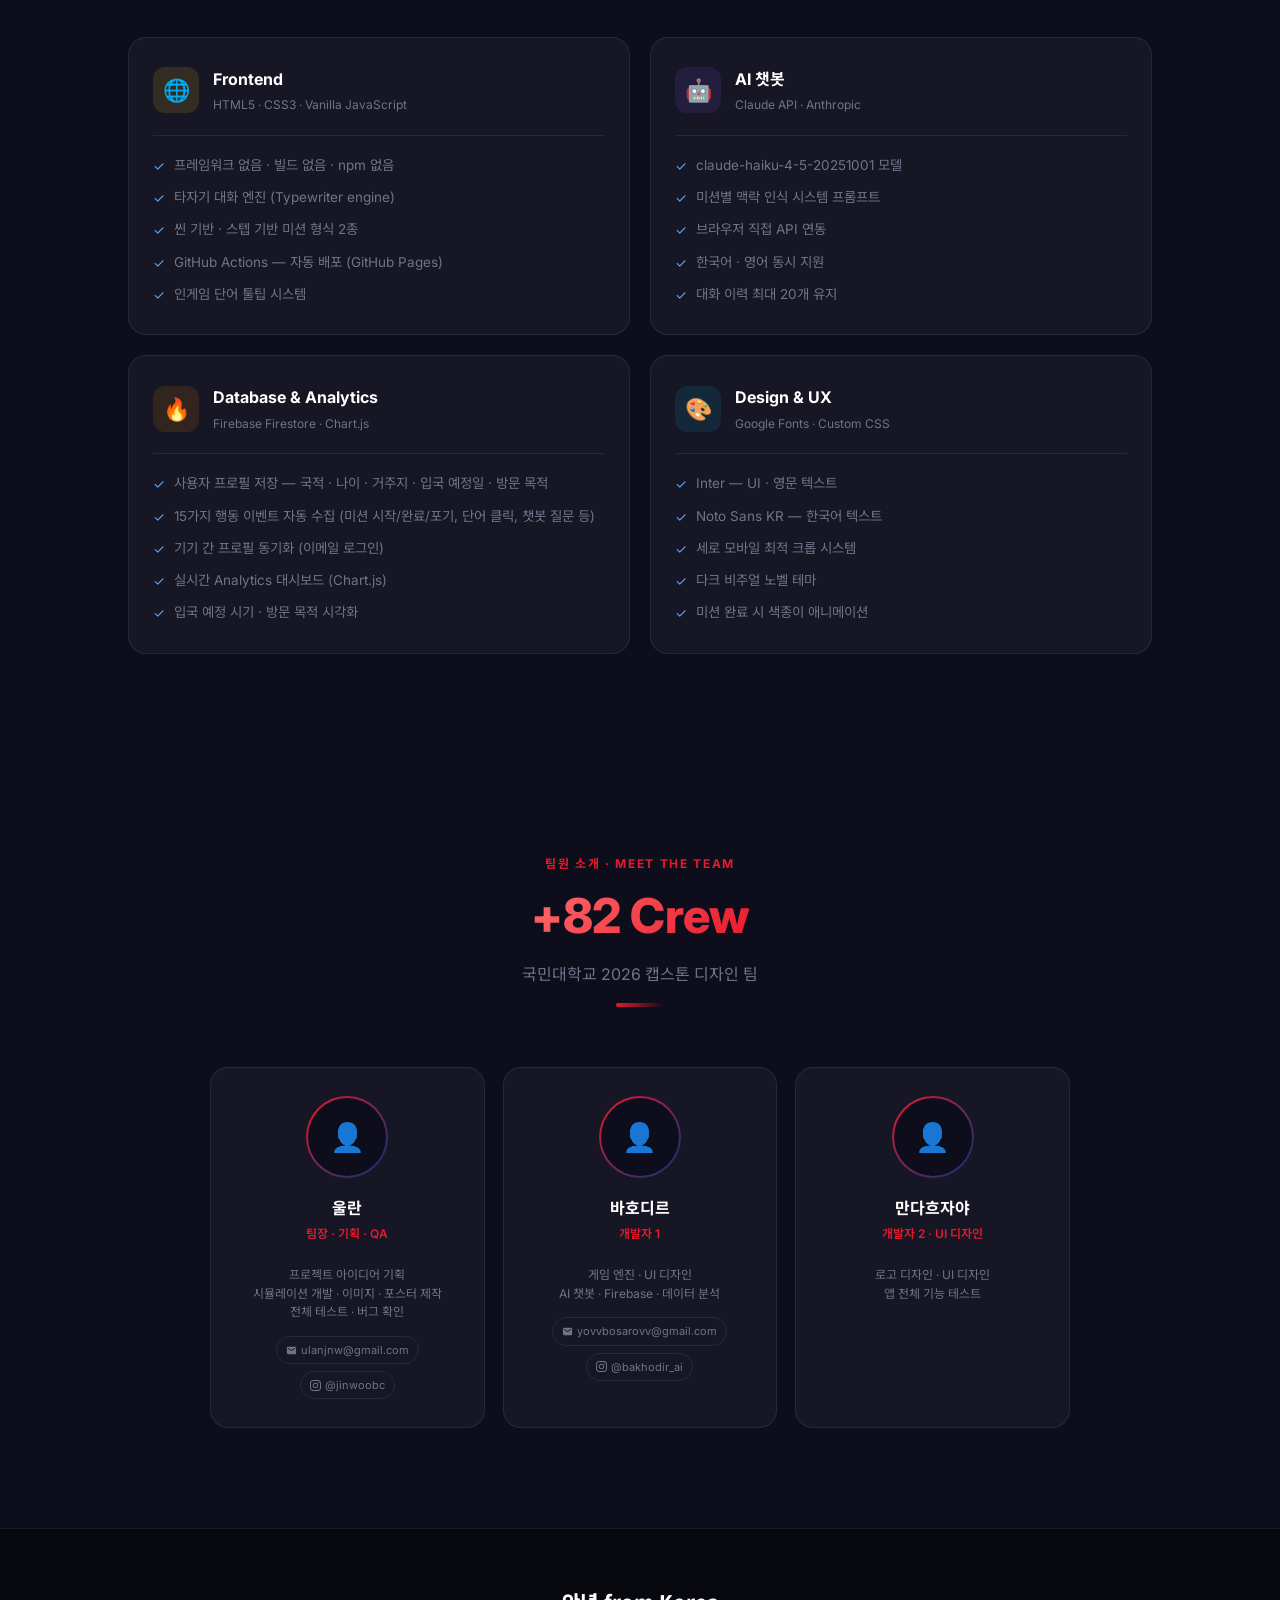
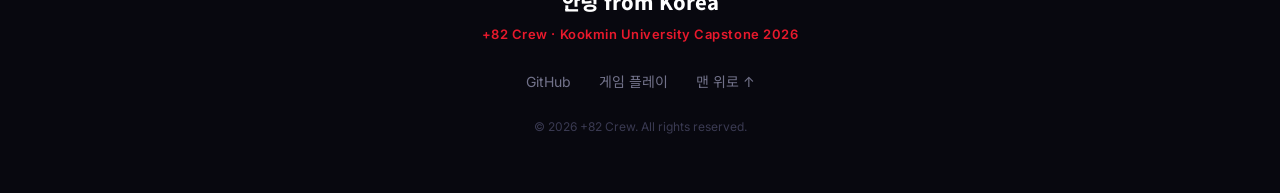
==== commit 364f13d5: "feat(docs): add contact links to team cards (email + Instagram) - 울란: ulanjnw@gmail.com · @jinwoobc " ====
--- a/docs/index.html
+++ b/docs/index.html
@@ -330,6 +330,19 @@
 .team-gh:hover { color: #fff; }
 .team-desc { font-size: 12px; color: var(--muted); margin-top: 10px; line-height: 1.55; }
 .team-note { text-align: center; margin-top: 20px; font-size: 12px; color: var(--muted); }
+.team-contacts {
+  display: flex; gap: 7px; margin-top: 14px; justify-content: center; flex-wrap: wrap;
+}
+.team-contact {
+  font-size: 11px; color: var(--muted); text-decoration: none;
+  display: inline-flex; align-items: center; gap: 4px;
+  padding: 4px 9px; border: 1px solid var(--border);
+  border-radius: 20px; transition: all 0.2s;
+  white-space: nowrap;
+}
+.team-contact:hover { color: #fff; border-color: rgba(255,255,255,0.3); background: rgba(255,255,255,0.06); }
+.team-contact.ig:hover { color: #e1306c; border-color: rgba(225,48,108,0.55); background: rgba(225,48,108,0.08); }
+.team-contact svg { width: 11px; height: 11px; fill: currentColor; flex-shrink: 0; }
 
 /* ─── Footer ─── */
 footer {
@@ -716,6 +729,16 @@
         <div class="team-name">울란</div>
         <div class="team-role">팀장 · 기획 · QA</div>
         <div class="team-desc">프로젝트 아이디어 기획<br>시뮬레이션 개발 · 이미지 · 포스터 제작<br>전체 테스트 · 버그 확인</div>
+        <div class="team-contacts">
+          <a href="mailto:ulanjnw@gmail.com" class="team-contact">
+            <svg viewBox="0 0 24 24"><path d="M20 4H4c-1.1 0-2 .9-2 2v12c0 1.1.9 2 2 2h16c1.1 0 2-.9 2-2V6c0-1.1-.9-2-2-2zm0 4l-8 5-8-5V6l8 5 8-5v2z"/></svg>
+            ulanjnw@gmail.com
+          </a>
+          <a href="https://www.instagram.com/jinwoobc" target="_blank" rel="noopener" class="team-contact ig">
+            <svg viewBox="0 0 24 24"><path d="M12 2.163c3.204 0 3.584.012 4.85.07 3.252.148 4.771 1.691 4.919 4.919.058 1.265.069 1.645.069 4.849 0 3.205-.012 3.584-.069 4.849-.149 3.225-1.664 4.771-4.919 4.919-1.266.058-1.644.07-4.85.07-3.204 0-3.584-.012-4.849-.07-3.26-.149-4.771-1.699-4.919-4.92-.058-1.265-.07-1.644-.07-4.849 0-3.204.013-3.583.07-4.849.149-3.227 1.664-4.771 4.919-4.919 1.266-.057 1.645-.069 4.849-.069zm0-2.163c-3.259 0-3.667.014-4.947.072-4.358.2-6.78 2.618-6.98 6.98-.059 1.281-.073 1.689-.073 4.948 0 3.259.014 3.668.072 4.948.2 4.358 2.618 6.78 6.98 6.98 1.281.058 1.689.072 4.948.072 3.259 0 3.668-.014 4.948-.072 4.354-.2 6.782-2.618 6.979-6.98.059-1.28.073-1.689.073-4.948 0-3.259-.014-3.667-.072-4.947-.196-4.354-2.617-6.78-6.979-6.98-1.281-.059-1.69-.073-4.949-.073zm0 5.838c-3.403 0-6.162 2.759-6.162 6.162s2.759 6.163 6.162 6.163 6.162-2.759 6.162-6.163c0-3.403-2.759-6.162-6.162-6.162zm0 10.162c-2.209 0-4-1.79-4-4 0-2.209 1.791-4 4-4s4 1.791 4 4c0 2.21-1.791 4-4 4zm6.406-11.845c-.796 0-1.441.645-1.441 1.44s.645 1.44 1.441 1.44c.795 0 1.439-.645 1.439-1.44s-.644-1.44-1.439-1.44z"/></svg>
+            @jinwoobc
+          </a>
+        </div>
       </div>
       <div class="team-card">
         <div class="avatar-ring">
@@ -726,6 +749,16 @@
         <div class="team-name">바호디르</div>
         <div class="team-role">개발자 1</div>
         <div class="team-desc">게임 엔진 · UI 디자인<br>AI 챗봇 · Firebase · 데이터 분석</div>
+        <div class="team-contacts">
+          <a href="mailto:yovvbosarovv@gmail.com" class="team-contact">
+            <svg viewBox="0 0 24 24"><path d="M20 4H4c-1.1 0-2 .9-2 2v12c0 1.1.9 2 2 2h16c1.1 0 2-.9 2-2V6c0-1.1-.9-2-2-2zm0 4l-8 5-8-5V6l8 5 8-5v2z"/></svg>
+            yovvbosarovv@gmail.com
+          </a>
+          <a href="https://www.instagram.com/bakhodir_ai" target="_blank" rel="noopener" class="team-contact ig">
+            <svg viewBox="0 0 24 24"><path d="M12 2.163c3.204 0 3.584.012 4.85.07 3.252.148 4.771 1.691 4.919 4.919.058 1.265.069 1.645.069 4.849 0 3.205-.012 3.584-.069 4.849-.149 3.225-1.664 4.771-4.919 4.919-1.266.058-1.644.07-4.85.07-3.204 0-3.584-.012-4.849-.07-3.26-.149-4.771-1.699-4.919-4.92-.058-1.265-.07-1.644-.07-4.849 0-3.204.013-3.583.07-4.849.149-3.227 1.664-4.771 4.919-4.919 1.266-.057 1.645-.069 4.849-.069zm0-2.163c-3.259 0-3.667.014-4.947.072-4.358.2-6.78 2.618-6.98 6.98-.059 1.281-.073 1.689-.073 4.948 0 3.259.014 3.668.072 4.948.2 4.358 2.618 6.78 6.98 6.98 1.281.058 1.689.072 4.948.072 3.259 0 3.668-.014 4.948-.072 4.354-.2 6.782-2.618 6.979-6.98.059-1.28.073-1.689.073-4.948 0-3.259-.014-3.667-.072-4.947-.196-4.354-2.617-6.78-6.979-6.98-1.281-.059-1.69-.073-4.949-.073zm0 5.838c-3.403 0-6.162 2.759-6.162 6.162s2.759 6.163 6.162 6.163 6.162-2.759 6.162-6.163c0-3.403-2.759-6.162-6.162-6.162zm0 10.162c-2.209 0-4-1.79-4-4 0-2.209 1.791-4 4-4s4 1.791 4 4c0 2.21-1.791 4-4 4zm6.406-11.845c-.796 0-1.441.645-1.441 1.44s.645 1.44 1.441 1.44c.795 0 1.439-.645 1.439-1.44s-.644-1.44-1.439-1.44z"/></svg>
+            @bakhodir_ai
+          </a>
+        </div>
       </div>
       <div class="team-card">
         <div class="avatar-ring">
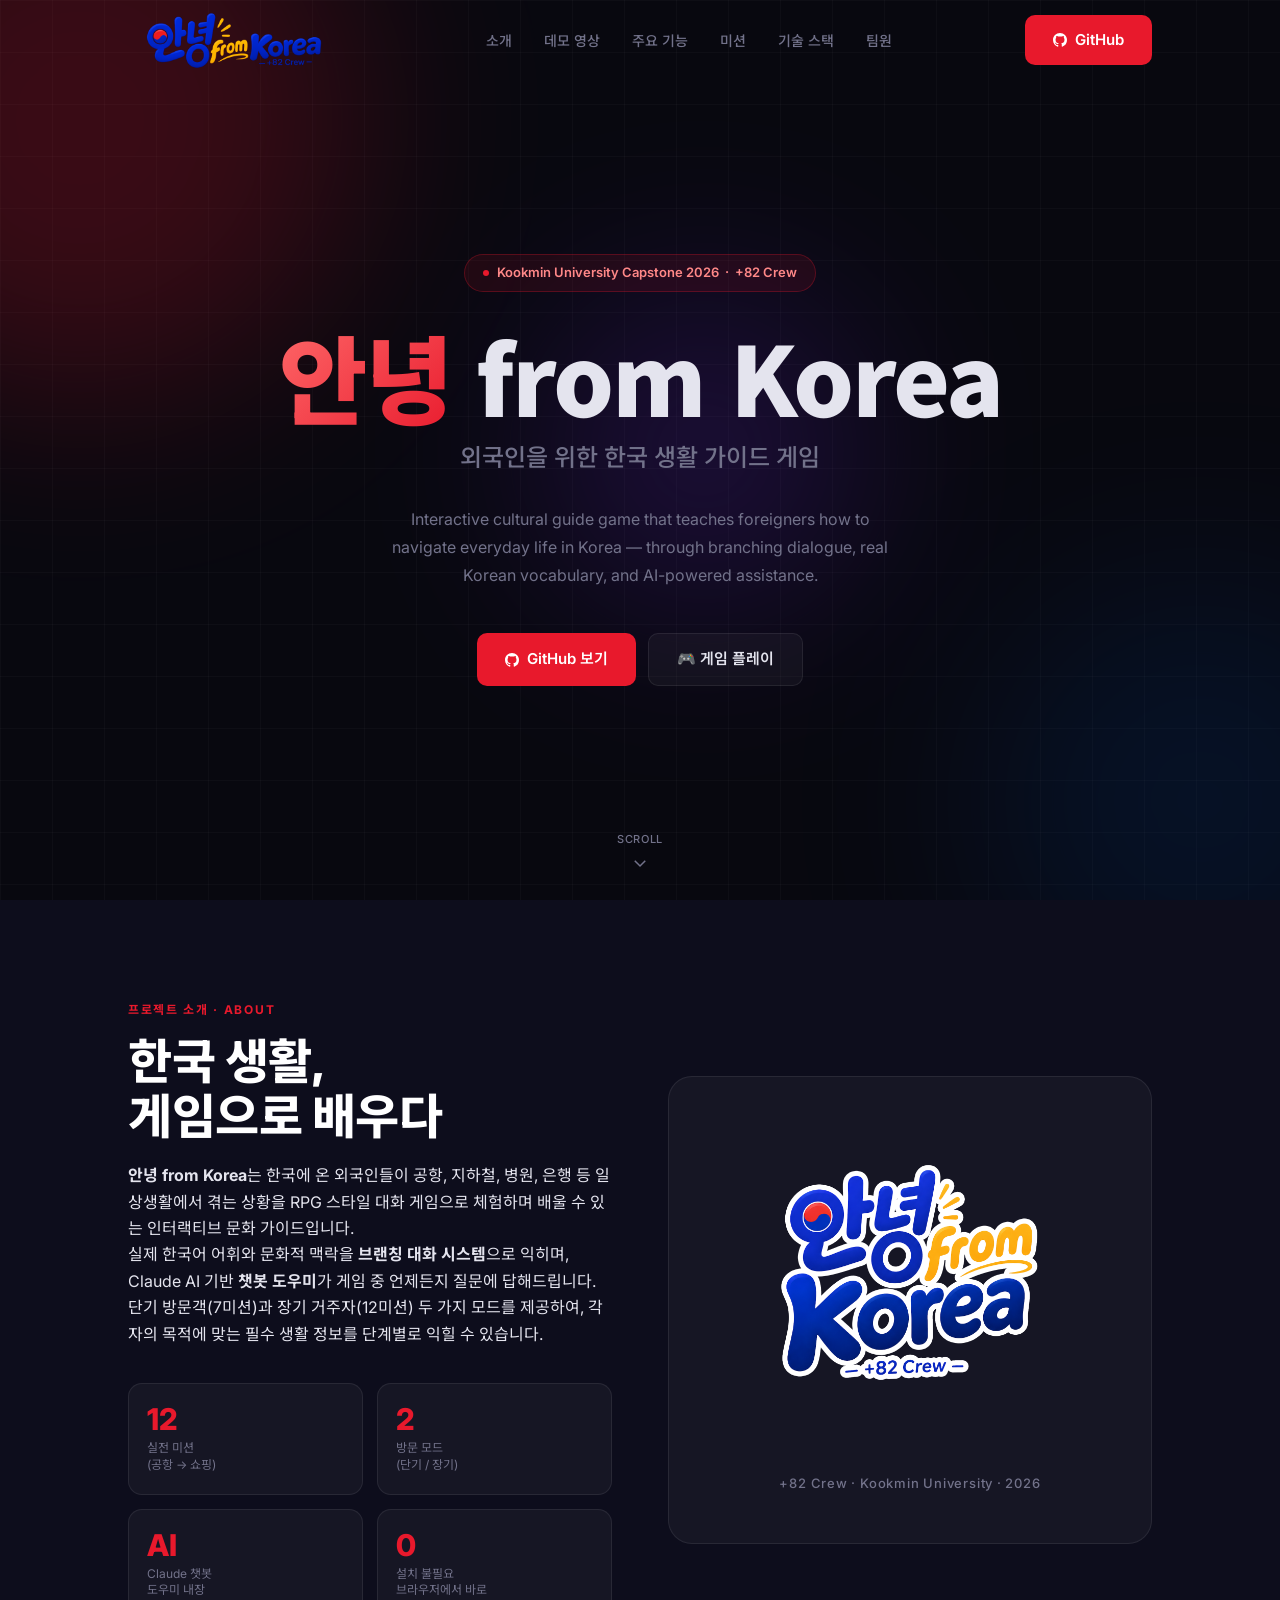
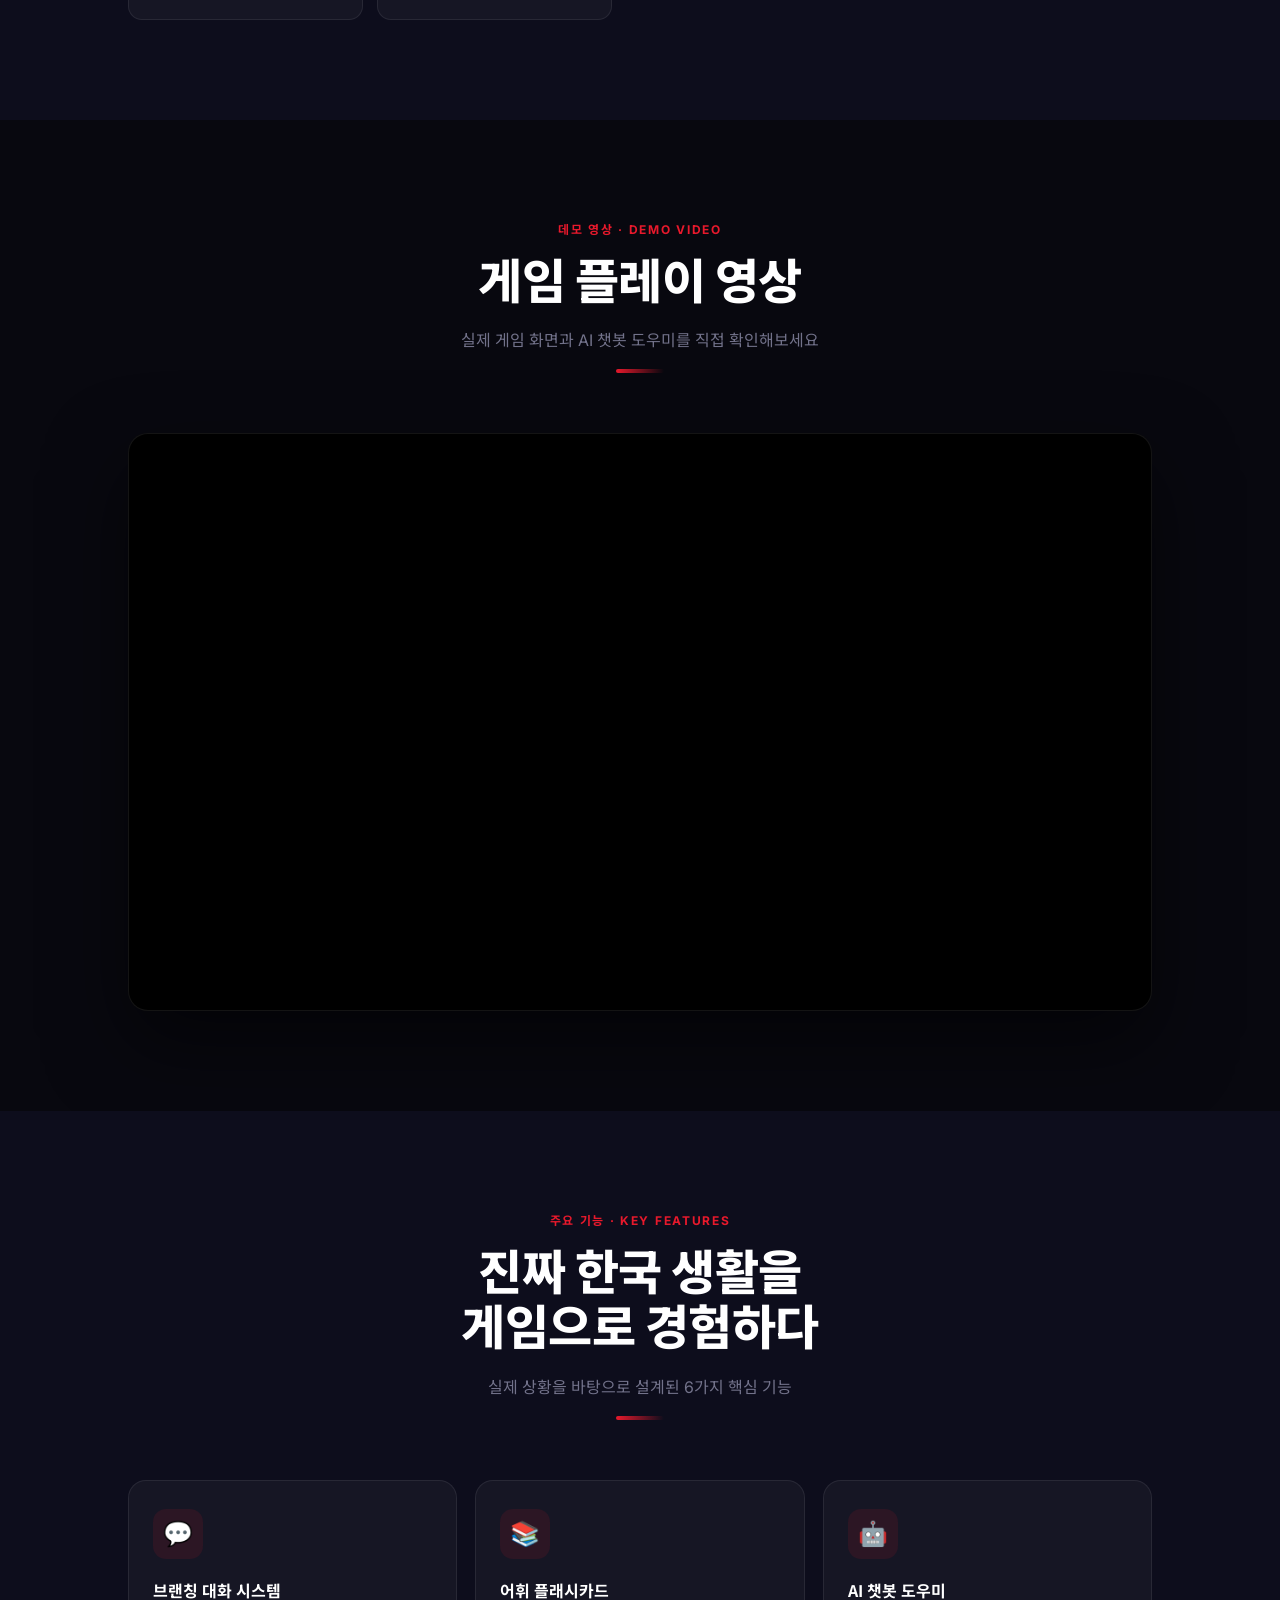
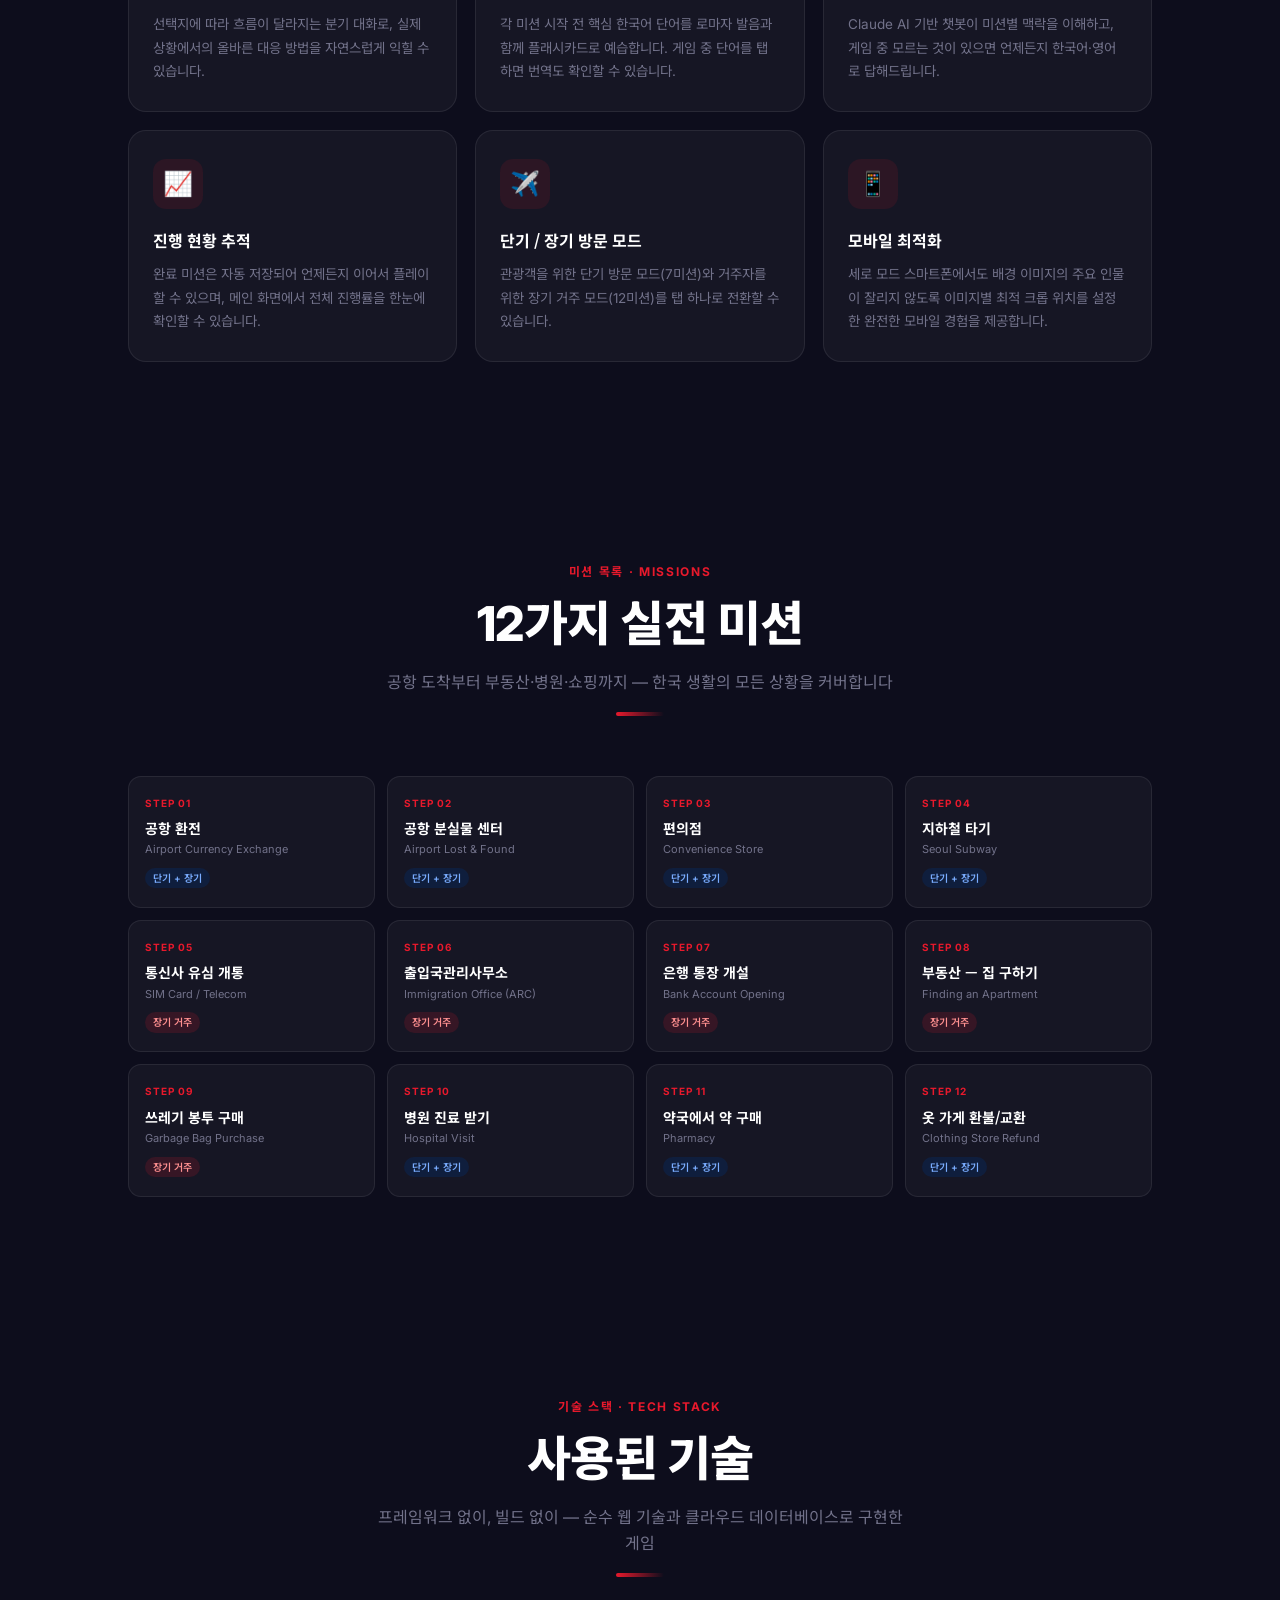
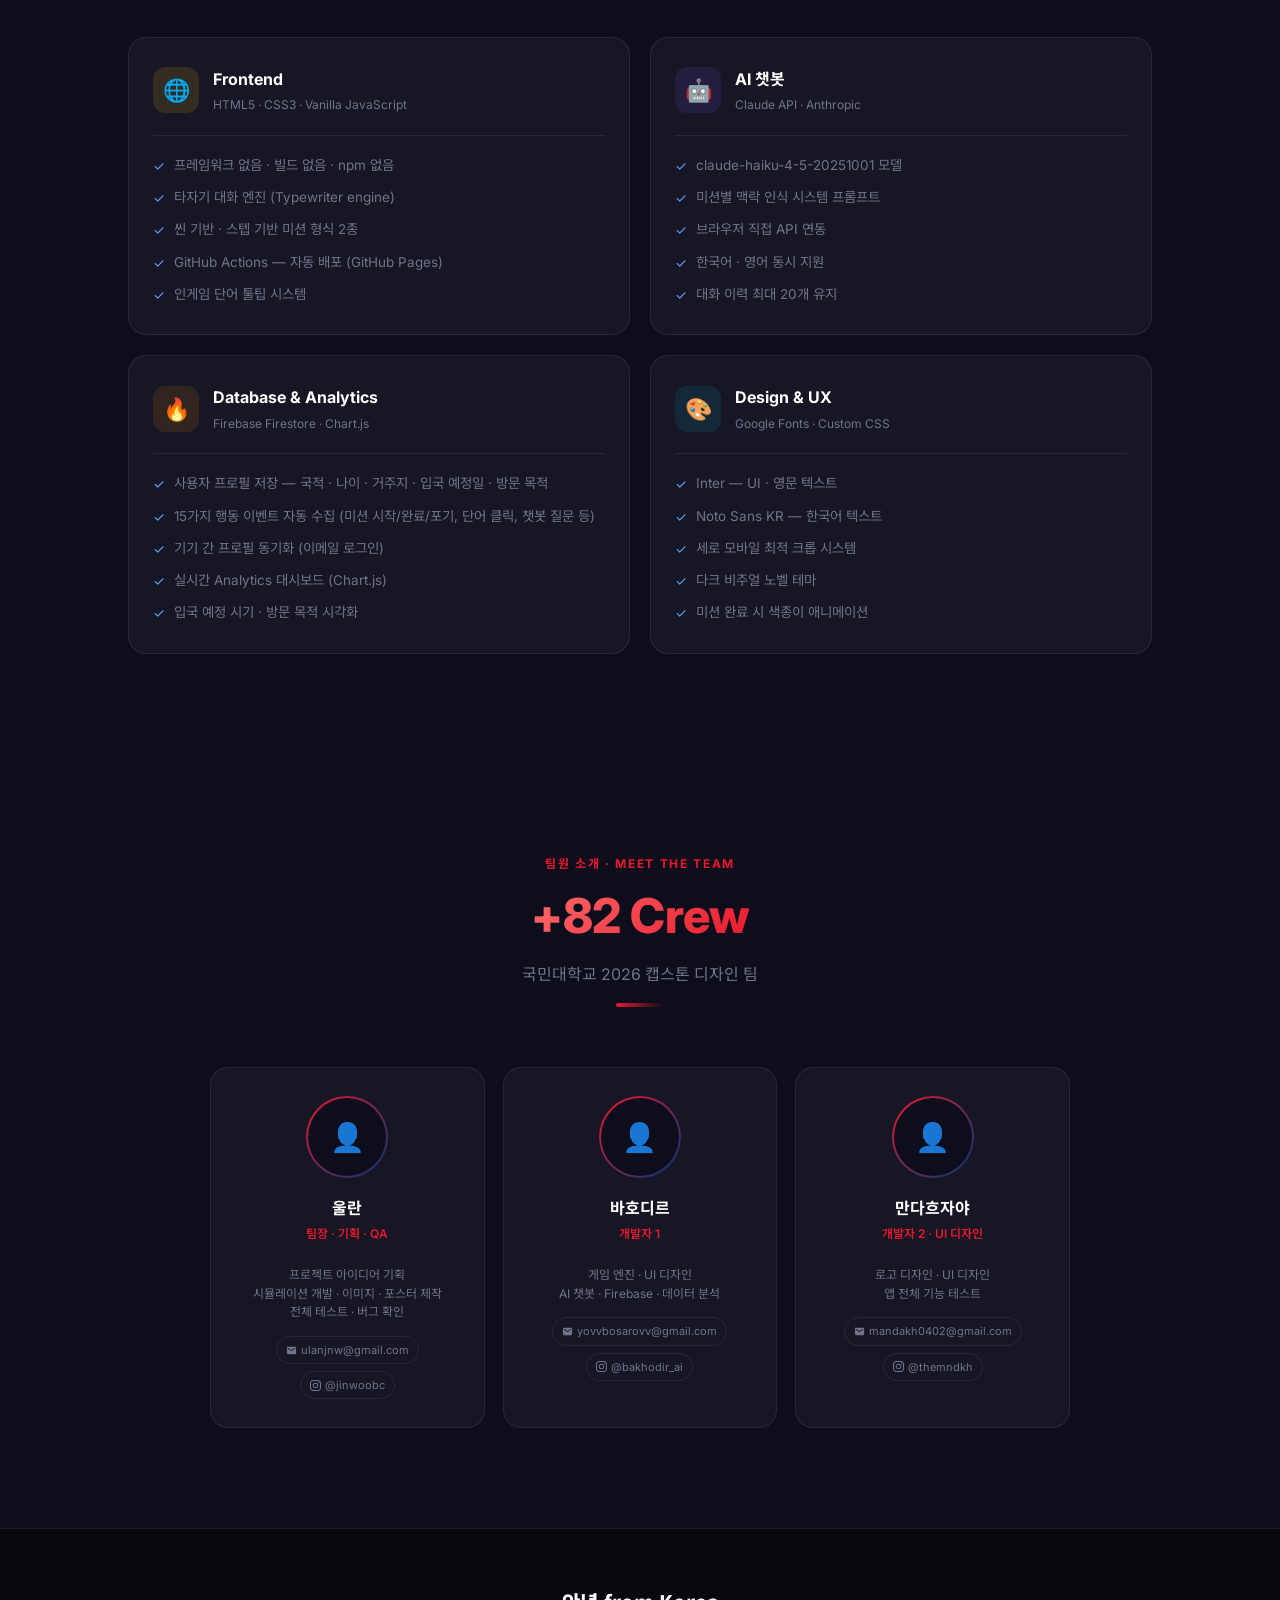
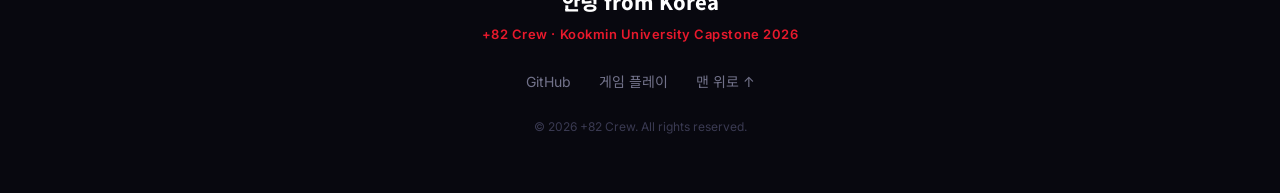
==== commit 87921ec3: "feat(docs): add contact links for 만다흐자야 mandakh0402@gmail.com · @themndkh (Instagram)  Co-Authored-B" ====
--- a/docs/index.html
+++ b/docs/index.html
@@ -767,6 +767,16 @@
         <div class="team-name">만다흐자야</div>
         <div class="team-role">개발자 2 · UI 디자인</div>
         <div class="team-desc">로고 디자인 · UI 디자인<br>앱 전체 기능 테스트</div>
+        <div class="team-contacts">
+          <a href="mailto:mandakh0402@gmail.com" class="team-contact">
+            <svg viewBox="0 0 24 24"><path d="M20 4H4c-1.1 0-2 .9-2 2v12c0 1.1.9 2 2 2h16c1.1 0 2-.9 2-2V6c0-1.1-.9-2-2-2zm0 4l-8 5-8-5V6l8 5 8-5v2z"/></svg>
+            mandakh0402@gmail.com
+          </a>
+          <a href="https://www.instagram.com/themndkh" target="_blank" rel="noopener" class="team-contact ig">
+            <svg viewBox="0 0 24 24"><path d="M12 2.163c3.204 0 3.584.012 4.85.07 3.252.148 4.771 1.691 4.919 4.919.058 1.265.069 1.645.069 4.849 0 3.205-.012 3.584-.069 4.849-.149 3.225-1.664 4.771-4.919 4.919-1.266.058-1.644.07-4.85.07-3.204 0-3.584-.012-4.849-.07-3.26-.149-4.771-1.699-4.919-4.92-.058-1.265-.07-1.644-.07-4.849 0-3.204.013-3.583.07-4.849.149-3.227 1.664-4.771 4.919-4.919 1.266-.057 1.645-.069 4.849-.069zm0-2.163c-3.259 0-3.667.014-4.947.072-4.358.2-6.78 2.618-6.98 6.98-.059 1.281-.073 1.689-.073 4.948 0 3.259.014 3.668.072 4.948.2 4.358 2.618 6.78 6.98 6.98 1.281.058 1.689.072 4.948.072 3.259 0 3.668-.014 4.948-.072 4.354-.2 6.782-2.618 6.979-6.98.059-1.28.073-1.689.073-4.948 0-3.259-.014-3.667-.072-4.947-.196-4.354-2.617-6.78-6.979-6.98-1.281-.059-1.69-.073-4.949-.073zm0 5.838c-3.403 0-6.162 2.759-6.162 6.162s2.759 6.163 6.162 6.163 6.162-2.759 6.162-6.163c0-3.403-2.759-6.162-6.162-6.162zm0 10.162c-2.209 0-4-1.79-4-4 0-2.209 1.791-4 4-4s4 1.791 4 4c0 2.21-1.791 4-4 4zm6.406-11.845c-.796 0-1.441.645-1.441 1.44s.645 1.44 1.441 1.44c.795 0 1.439-.645 1.439-1.44s-.644-1.44-1.439-1.44z"/></svg>
+            @themndkh
+          </a>
+        </div>
       </div>
     </div>
   </div>
